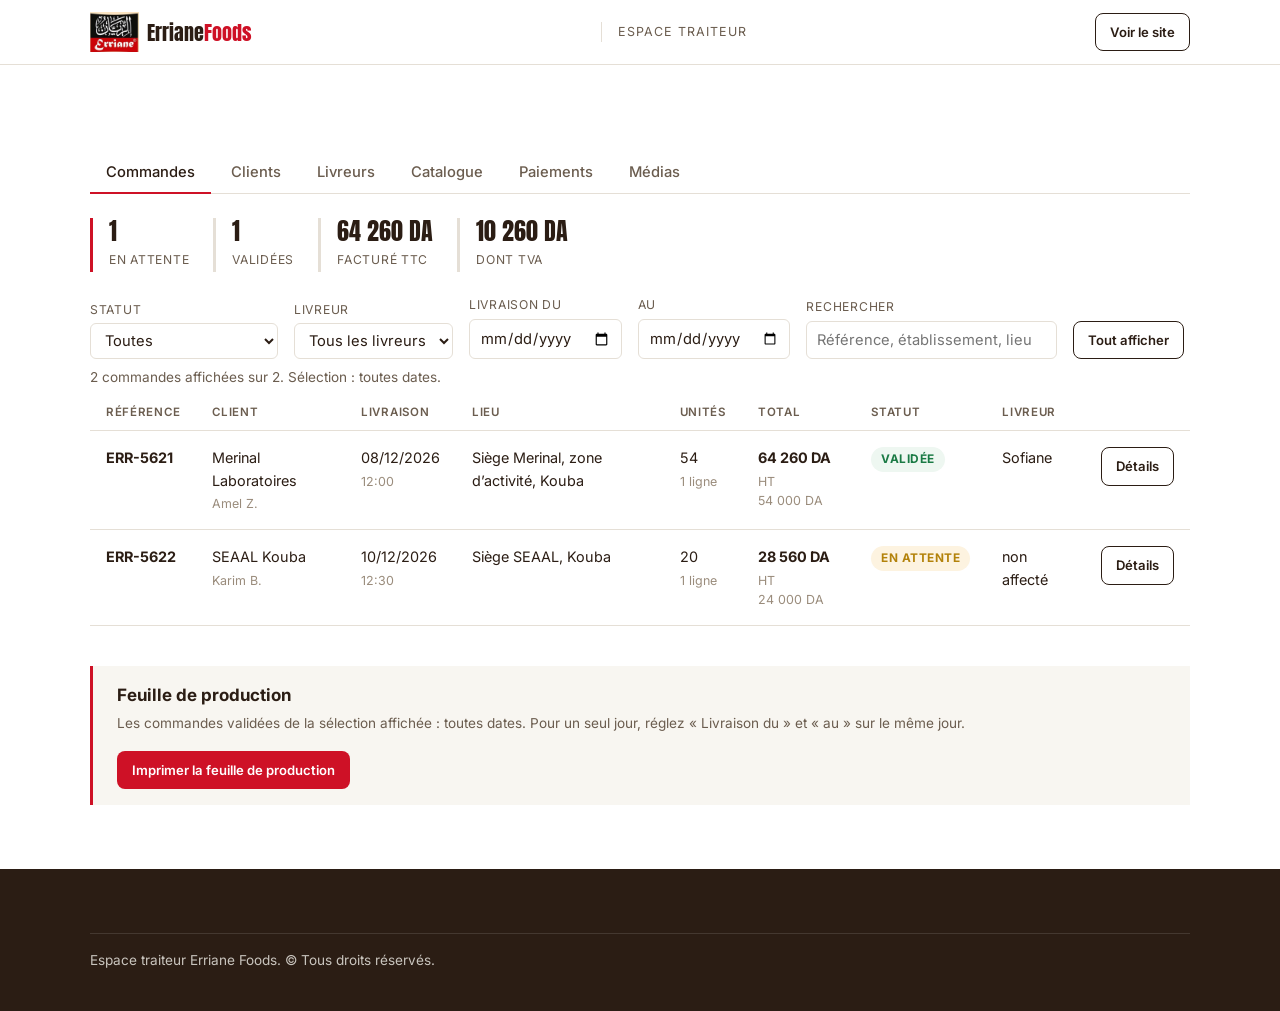
==== admin/index.html @ cb4e6e2a "Site Erriane Foods : version recettée du 9 novembre 2026, démonstration pré-remplie" ====
<!DOCTYPE html>
<html lang="fr">
<head>
<meta charset="UTF-8">
<meta name="viewport" content="width=device-width, initial-scale=1.0">
<title>Espace traiteur · Erriane Foods</title>
<meta name="description" content="Suivi des commandes Erriane Foods.">
<meta name="robots" content="noindex">
<link rel="icon" type="image/png" href="../img/logo-erriane.png">
<link rel="preconnect" href="https://fonts.googleapis.com">
<link rel="preconnect" href="https://fonts.gstatic.com" crossorigin>
<link href="https://fonts.googleapis.com/css2?family=Anton&family=Inter:wght@400;500;600;700&display=swap" rel="stylesheet">
<link rel="stylesheet" href="../css/tokens.css">
<link rel="stylesheet" href="../css/base.css">
<link rel="stylesheet" href="../css/site.css">
<link rel="stylesheet" href="../css/boutique.css">
<link rel="stylesheet" href="../css/admin.css">
</head>
<body data-espace="admin">

<!-- EN-TÊTE

     Cette page n'est pas encore protégée par un mot de passe : elle vit à
     l'adresse /admin/, elle n'est liée depuis aucune page du site et elle
     demande aux moteurs de recherche de ne pas l'indexer. Le vrai compte du
     traiteur, avec email et mot de passe, arrivera avec la base de données.
     Les données lues ici sont celles du navigateur, comme partout sur ce site. -->
<header class="entete">
  <div class="entete__barre contenu">
    <a href="../index.html" class="entete__marque">
      <img src="../img/logo-erriane.png" alt="Erriane Foods">
      <span>Erriane<span style="color:var(--couleur-accent)">Foods</span></span>
    </a>
    <span class="adm-espace">Espace traiteur</span>
    <div class="entete__actions">
      <a class="bouton bouton--secondaire bouton--petit" href="../index.html">Voir le site</a>
    </div>
  </div>
</header>

<section class="section">
  <div class="contenu">

    <div class="adm-onglets" role="tablist">
      <button type="button" class="adm-onglet on" data-onglet="commandes" onclick="ongletAdmin('commandes')">Commandes</button>
      <button type="button" class="adm-onglet" data-onglet="clients" onclick="ongletAdmin('clients')">Clients</button>
      <button type="button" class="adm-onglet" data-onglet="livreurs" onclick="ongletAdmin('livreurs')">Livreurs</button>
      <button type="button" class="adm-onglet" data-onglet="catalogue" onclick="ongletAdmin('catalogue')">Catalogue</button>
      <button type="button" class="adm-onglet" data-onglet="paiements" onclick="ongletAdmin('paiements')">Paiements</button>
      <button type="button" class="adm-onglet" data-onglet="medias" onclick="ongletAdmin('medias')">Médias</button>
    </div>

    <!-- ============ COMMANDES ============
         La liste, les filtres, et l'impression de la feuille de production.
         La feuille suit la sélection : elle ne garde que les commandes
         validées de ce qui est affiché. -->
    <div class="adm-panneau" id="panneau-commandes">

      <div class="adm-chiffres no-print" id="adm-chiffres"></div>

      <div class="adm-filtres no-print">
        <div>
          <label for="f-statut">Statut</label>
          <select id="f-statut" onchange="majFiltre('fStatut', this.value)">
            <option value="tous">Toutes</option>
            <option value="attente">En attente</option>
            <option value="confirmee">Validées</option>
            <option value="reportee">Autre date proposée</option>
            <option value="annulee">Annulées</option>
          </select>
        </div>
        <div>
          <label for="f-livreur">Livreur</label>
          <!-- La liste des noms est écrite par le script (voir
               remplirFiltreLivreurs, admin-commandes.js) : elle suit ce que le
               traiteur inscrit dans l'onglet Livreurs. -->
          <select id="f-livreur" onchange="majFiltre('fLivreur', this.value)"></select>
        </div>
        <div>
          <label for="f-du">Livraison du</label>
          <input type="date" id="f-du" onchange="majFiltre('du', this.value)">
        </div>
        <div>
          <label for="f-au">au</label>
          <input type="date" id="f-au" onchange="majFiltre('au', this.value)">
        </div>
        <div>
          <label for="f-q">Rechercher</label>
          <input type="search" id="f-q" placeholder="Référence, établissement, lieu" oninput="majFiltre('q', this.value)">
        </div>
        <button type="button" class="bouton bouton--secondaire bouton--petit" onclick="viderFiltres()">Tout afficher</button>
      </div>

      <p class="adm-compte no-print" id="adm-compte"></p>

      <div class="no-print" id="adm-liste"></div>

      <div class="adm-impression no-print">
        <div>
          <b>Feuille de production</b>
          <span>Les commandes validées de la sélection affichée : <span id="feuille-resume"></span>.
          Pour un seul jour, réglez « Livraison du » et « au » sur le même jour.</span>
        </div>
        <button type="button" class="bouton bouton--accent bouton--petit" onclick="imprimer('feuille')">Imprimer la feuille de production</button>
      </div>

      <div class="feuille-print" id="feuille-print">
        <div class="feuille" id="feuille-corps"></div>
      </div>
    </div>

    <!-- ============ CLIENTS ============
         Les comptes clients. Beaucoup de clients d'Erriane commandent par
         téléphone : le traiteur inscrit le compte lui-même, puis pose la
         commande. Elle a la forme de celles du site, donc elle se retrouve dans
         l'espace du client, et se traite comme les autres dans l'onglet
         Commandes. -->
    <div class="adm-panneau" id="panneau-clients" hidden>

      <div class="adm-impression no-print">
        <div>
          <b>Les comptes clients</b>
          <span id="cli-compte"></span>
        </div>
        <button type="button" class="bouton bouton--accent bouton--petit" onclick="nouvelleCommande('')">Nouvelle commande</button>
      </div>

      <h2 class="adm-titre">Inscrire un client</h2>
      <div class="adm-filtres">
        <div>
          <label for="cli-etab">Établissement ou société</label>
          <input type="text" id="cli-etab" placeholder="Merinal Laboratoires">
        </div>
        <div>
          <label for="cli-nom">Nom du contact</label>
          <input type="text" id="cli-nom" placeholder="Amel Z.">
        </div>
        <div>
          <label for="cli-tel">Téléphone</label>
          <input type="tel" id="cli-tel" placeholder="0550 11 22 33">
        </div>
        <div>
          <label for="cli-email">Email</label>
          <input type="email" id="cli-email" placeholder="vous@exemple.dz">
        </div>
        <button type="button" class="bouton bouton--accent bouton--petit" onclick="ajouterClient()">Inscrire ce client</button>
      </div>
      <p class="msg-err" id="cli-err">Vérifiez l'établissement, le nom, le téléphone et l'email.</p>
      <p class="adm-aide">L'email identifie le client : s'il est déjà inscrit, sa fiche se met à jour
      au lieu d'apparaître deux fois. Le client n'a rien à faire de son côté.</p>

      <h2 class="adm-titre">Les clients</h2>
      <div id="cli-liste"></div>
    </div>

    <!-- ============ LIVREURS ============
         Les noms se remplissent tout seuls quand le traiteur affecte un livreur
         à une commande. Ici il les tient : inscrire, corriger, retirer, et voir
         ce que chacun a à livrer. La première ligne du tableau est celle qui
         compte : les commandes validées que personne n'a prises. -->
    <div class="adm-panneau" id="panneau-livreurs" hidden>

      <div class="adm-impression no-print">
        <div>
          <b>Les livreurs</b>
          <span id="liv-compte"></span>
        </div>
        <button type="button" class="bouton bouton--secondaire bouton--petit"
          onclick="voirTournee('__aucun', 'Commandes sans livreur')">Voir ce qui reste à affecter</button>
      </div>

      <h2 class="adm-titre">Inscrire un livreur</h2>
      <div class="adm-filtres">
        <div>
          <label for="liv-nouveau">Nom du livreur</label>
          <input type="text" id="liv-nouveau" placeholder="Sofiane" onkeydown="if(event.key==='Enter')ajouterLivreurALaListe()">
        </div>
        <button type="button" class="bouton bouton--accent bouton--petit" onclick="ajouterLivreurALaListe()">Inscrire ce livreur</button>
      </div>
      <p class="msg-err" id="liv-err">Écrivez un nom.</p>
      <p class="adm-aide">Un nom s'inscrit aussi tout seul quand vous affectez un livreur depuis la
      fiche d'une commande. Corriger un nom ici le corrige sur ses commandes. Retirer un nom ne
      touche pas aux commandes déjà affectées : elles gardent son nom écrit dessus.</p>

      <h2 class="adm-titre">Ce qu'ils ont à livrer</h2>
      <div id="liv-liste"></div>
    </div>

    <!-- ============ CATALOGUE ============
         Les plats et les coffrets du site, que le traiteur tient lui-même :
         ajouter, modifier, changer le prix, mettre une photo, monter ou
         descendre dans la liste, cacher. Ce qu'il change ici s'empile sur le
         catalogue écrit dans js/data.js et se garde dans son navigateur. -->
    <div class="adm-panneau" id="panneau-catalogue" hidden>

      <div class="adm-impression no-print">
        <div>
          <b>Ce que le traiteur a changé</b>
          <span id="cat-resume">Le catalogue du site vient du code. Tout ce que vous
          modifiez ici s'ajoute par-dessus, et se garde dans ce navigateur.</span>
        </div>
        <button type="button" class="bouton bouton--secondaire bouton--petit" onclick="reinitialiserCatalogue()">Revenir au catalogue du site</button>
      </div>

      <h2 class="adm-titre">Ajouter un plat ou un coffret</h2>
      <div class="adm-filtres">
        <div>
          <label for="cat-nom">Nom</label>
          <input type="text" id="cat-nom" placeholder="Coffret VIP viande">
        </div>
        <div>
          <label for="cat-prix">Prix hors taxes (DA)</label>
          <input type="number" id="cat-prix" min="0" step="50" placeholder="Laissez vide pour sur demande">
        </div>
        <div>
          <label for="cat-cat">Rubrique</label>
          <!-- Les quatre rubriques sont écrites par le script, dans
               admin-catalogue.js : elles doivent rester les quatre sections de
               la page Entreprises, sinon le coffret ne s'affiche nulle part. -->
          <select id="cat-cat"></select>
        </div>
        <button type="button" class="bouton bouton--accent bouton--petit" onclick="ajouterCoffret()">Ajouter</button>
      </div>
      <p class="msg-err" id="cat-err">Un nom suffit. Le prix peut rester vide : le coffret passe sur demande.</p>

      <h2 class="adm-titre">Les plats du site</h2>
      <div id="cat-liste"></div>
    </div>

    <!-- ============ MEDIAS ============
         Les deux bandes qui passent une video ou une photo sur le site : celle
         du haut de la page Entreprises et celle qui defile sur le cote. Le
         traiteur choisit parmi les fichiers deposes dans img/media/. -->
    <div class="adm-panneau" id="panneau-medias" hidden>

      <h2 class="adm-titre">La bande du haut</h2>
      <p class="adm-aide">Une vidéo courte et légère, silencieuse, qui tourne en boucle
      en haut de la page Entreprises. Sans vidéo choisie, la bande montre la photo.</p>
      <div id="med-haut"></div>

      <h2 class="adm-titre">La bande latérale</h2>
      <p class="adm-aide">Pour une vidéo ou une photo d'un événement ou d'une promotion.
      Elle reste visible pendant que le client descend la page.</p>
      <div id="med-cote"></div>

      <div class="adm-impression no-print">
        <div>
          <b>Où déposer les fichiers</b>
          <span>Dans <code>img/media/</code>, sur le site. Les vidéos en mp4 ou webm,
          les images en jpg. Elles apparaissent ici dès que la page est rechargée.
          Le traiteur les choisit lui-même, il n'a rien à téléverser.</span>
        </div>
      </div>
    </div>

    <!-- ============ PAIEMENTS ============
         Ce qui est rentré, ce qui reste dû, et l'historique. -->
    <div class="adm-panneau" id="panneau-paiements" hidden>

      <!-- L'argent qui dort, en une ligne : la mecanique du site. Rouge tant
           qu'il reste de l'argent du, vert quand tout est encaisse. -->
      <div class="adm-solde-bande" id="pay-solde-bande"></div>

      <h2 class="adm-titre">Enregistrer un versement</h2>
      <div class="adm-filtres">
        <div>
          <label for="pay-email">Client</label>
          <select id="pay-email" onchange="remplirMontant()"></select>
        </div>
        <div>
          <label for="pay-montant">Montant versé (DA)</label>
          <input type="number" id="pay-montant" min="0" step="50" placeholder="0">
        </div>
        <div>
          <label for="pay-type">Type de paiement</label>
          <select id="pay-type" onchange="majTypePaiement()">
            <option>Espèces</option>
            <option>Chèque</option>
            <option>Virement</option>
          </select>
        </div>
        <div id="pay-num-bloc" hidden>
          <label for="pay-num">Numéro du chèque</label>
          <input type="text" id="pay-num" placeholder="0000000">
        </div>
        <div>
          <label for="pay-date">Date</label>
          <input type="date" id="pay-date">
        </div>
        <div>
          <label for="pay-statut">Statut</label>
          <select id="pay-statut">
            <option value="enc">Encaissé</option>
            <option value="att">En attente d'encaissement (chèque, virement)</option>
          </select>
        </div>
        <button type="button" class="bouton bouton--accent bouton--petit" onclick="ajouterVersement()">Ajouter le versement</button>
      </div>
      <p class="msg-err" id="pay-err">Choisissez un client et un montant supérieur à zéro.</p>
      <p class="adm-aide">Le montant se propose au solde du client : vous pouvez le remplacer. Un versement en attente
      d'encaissement ne réduit pas le solde tant qu'il n'est pas encaissé. Un particulier règle à la livraison, il n'a
      donc pas de solde suivi ici.</p>

      <h2 class="adm-titre">Balance par client (TTC)</h2>
      <div id="pay-balance"></div>

      <h2 class="adm-titre">Historique des versements</h2>
      <div id="pay-historique"></div>
    </div>

  </div>
</section>

<footer class="pied">
  <div class="contenu">
    <div class="pied__credits">Espace traiteur Erriane Foods. &copy; Tous droits réservés.</div>
  </div>
</footer>

<script src="../js/amorce.js?v=20261109a"></script>
<script src="../js/data.js?v=20261109a"></script>
<script src="../js/media.js?v=20261109a"></script>
<script src="../js/ui.js?v=20261109a"></script>
<script src="../js/admin.js?v=20261109a"></script>
<script src="../js/admin-commandes.js?v=20261109a"></script>
<script src="../js/admin-clients.js?v=20261109a"></script>
<script src="../js/admin-livreurs.js?v=20261109a"></script>
<script src="../js/admin-catalogue.js?v=20261109a"></script>
<script src="../js/admin-paiements.js?v=20261109a"></script>
<script src="../js/admin-medias.js?v=20261109a"></script>
</body>
</html>
---- css/tokens.css ----
/* Tokens Erriane Foods — Site de production
   Fond blanc sobre, professionnel. Couleurs de la marque Erriane. */

:root {
  /* Couleurs */
  --couleur-principale: #2B1D14;     /* encre, titres, texte principal */
  --couleur-accent: #CE1126;         /* rouge Erriane, boutons d'action */
  --couleur-accent-hover: #A50D1E;   /* rouge assombri au survol */
  --couleur-accent-texte: #ffffff;   /* texte sur bouton accent */
  --couleur-fond: #ffffff;           /* fond de page — blanc sobre */
  --couleur-fond-2: #F8F6F1;         /* fond des sections alternées */
  --couleur-fond-3: #FEF9F3;         /* fond très clair, cards */
  --couleur-texte: #2B1D14;
  --couleur-texte-2: #6B5D4F;        /* texte secondaire */
  --couleur-texte-3: #9A8C7C;        /* texte muted */
  --couleur-bordure: #E5DFD6;        /* bordures subtiles */
  --couleur-ligne: rgba(43,29,20,.12);
  --couleur-ok: #1a7a44;
  --couleur-alerte: #b3820a;
  --couleur-whatsapp: #25D366;

  /* Typographie (Google Fonts) */
  --police-titres: "Anton", "Impact", sans-serif;
  --police-texte: "Inter", system-ui, Arial, sans-serif;

  /* Formes — coins peu arrondis, sobre */
  --rayon: 6px;
  --rayon-bouton: 8px;
  --rayon-carte: 12px;
  --ombre: 0 1px 3px rgba(0,0,0,.06);
  --ombre-card: 0 2px 8px rgba(0,0,0,.06);

  /* Espacements */
  --espace-1: 4px;
  --espace-2: 8px;
  --espace-3: 16px;
  --espace-4: 24px;
  --espace-5: 40px;
  --espace-6: 64px;

  /* Largeur de contenu */
  --largeur-max: 1100px;
}
---- css/base.css ----
/* Base commune à tous les sites Fennec Web.
   Ne pas modifier dans un site client : une correction se fait ici, dans le gabarit,
   puis se recopie. Les styles propres au client vont dans site.css. */

/* ---------- Remise à zéro ---------- */
*, *::before, *::after { box-sizing: border-box; }
html { -webkit-text-size-adjust: 100%; scroll-behavior: smooth; }
body {
  margin: 0;
  font-family: var(--police-texte);
  font-size: 17px;
  line-height: 1.55;
  color: var(--couleur-texte);
  background: var(--couleur-fond);
}
img, svg, video { max-width: 100%; display: block; }
h1, h2, h3, h4 { font-family: var(--police-titres); line-height: 1.15; margin: 0 0 var(--espace-3); color: var(--couleur-principale); }
h1 { font-size: clamp(1.9rem, 5vw, 3rem); }
h2 { font-size: clamp(1.5rem, 3.5vw, 2.1rem); }
h3 { font-size: 1.2rem; }
p { margin: 0 0 var(--espace-3); }
a { color: var(--couleur-accent); text-decoration-thickness: 1px; text-underline-offset: 3px; }
button, input, select, textarea { font: inherit; color: inherit; }
:focus-visible { outline: 3px solid var(--couleur-accent); outline-offset: 2px; }
.visuellement-cache { position: absolute; width: 1px; height: 1px; overflow: hidden; clip: rect(0 0 0 0); white-space: nowrap; }

/* ---------- Mise en page ---------- */
.contenu { width: min(100% - 2 * var(--espace-3), var(--largeur-max)); margin-inline: auto; }
.section { padding-block: var(--espace-5); }
.section--alt { background: var(--couleur-fond-2); }
.grille { display: grid; gap: var(--espace-4); }
@media (min-width: 720px) {
  .grille--2 { grid-template-columns: 1fr 1fr; }
  .grille--3 { grid-template-columns: repeat(3, 1fr); }
  .section { padding-block: var(--espace-6); }
}
.surtitre { font-size: .85rem; letter-spacing: .06em; text-transform: uppercase; color: var(--couleur-texte-2); margin-bottom: var(--espace-2); }

/* ---------- En-tête ---------- */
.entete { background: var(--couleur-fond); border-bottom: 1px solid var(--couleur-bordure); position: sticky; top: 0; z-index: 20; }
.entete__barre { display: flex; align-items: center; justify-content: space-between; gap: var(--espace-3); min-height: 64px; }
.entete__marque { display: flex; align-items: center; gap: var(--espace-2); font-family: var(--police-titres); font-size: 1.25rem; color: var(--couleur-principale); text-decoration: none; }
.entete__marque img { height: 40px; width: auto; }
.nav { display: none; }
.nav a { color: var(--couleur-texte); text-decoration: none; padding: var(--espace-2) var(--espace-3); }
.nav a:hover, .nav a[aria-current="page"] { color: var(--couleur-accent); }
.entete__menu-bouton { display: inline-flex; align-items: center; gap: var(--espace-2); background: none; border: 1px solid var(--couleur-bordure); border-radius: var(--rayon-bouton); padding: var(--espace-2) var(--espace-3); cursor: pointer; }
.entete[data-ouvert="true"] .entete__barre { flex-wrap: wrap; }
.entete[data-ouvert="true"] .nav { display: flex; flex-direction: column; flex-basis: 100%; order: 3; border-top: 1px solid var(--couleur-bordure); padding-block: var(--espace-2) var(--espace-3); }
@media (min-width: 900px) {
  .nav { display: flex; gap: var(--espace-2); }
  .entete__menu-bouton { display: none; }
}

/* ---------- Boutons ---------- */
.bouton { display: inline-flex; align-items: center; justify-content: center; gap: var(--espace-2); padding: 12px 20px; border-radius: var(--rayon-bouton); border: 1px solid transparent; font-weight: 600; text-decoration: none; cursor: pointer; min-height: 44px; }
.bouton--accent { background: var(--couleur-accent); color: var(--couleur-accent-texte); }
.bouton--accent:hover { filter: brightness(.94); }
.bouton--secondaire { background: transparent; color: var(--couleur-principale); border-color: var(--couleur-principale); }
.bouton--whatsapp { background: var(--couleur-whatsapp); color: #fff; }
.bouton--whatsapp svg { width: 20px; height: 20px; fill: currentColor; }
.bouton--large { width: 100%; }
.bouton:disabled { opacity: .5; cursor: not-allowed; }

/* ---------- Hero ---------- */
.hero { padding-block: var(--espace-5); }
.hero__texte p { font-size: 1.1rem; color: var(--couleur-texte-2); max-width: 36ch; }
.hero__actions { display: flex; flex-wrap: wrap; gap: var(--espace-3); margin-top: var(--espace-4); }
.hero__image img { width: 100%; height: 100%; object-fit: cover; border-radius: var(--rayon); }
@media (min-width: 720px) { .hero .grille--2 { align-items: center; } }

/* ---------- Cartes ---------- */
.carte { background: #fff; border: 1px solid var(--couleur-bordure); border-radius: var(--rayon); overflow: hidden; box-shadow: var(--ombre); display: flex; flex-direction: column; }
.carte img { aspect-ratio: 4 / 3; object-fit: cover; }
.carte__corps { padding: var(--espace-3); display: flex; flex-direction: column; gap: var(--espace-2); flex: 1; }
.carte__prix { font-weight: 700; color: var(--couleur-principale); margin-top: auto; }
.carte__prix small { font-weight: 400; color: var(--couleur-texte-2); }

/* ---------- Infos pratiques ---------- */
.infos { display: grid; gap: var(--espace-3); }
.infos dt { font-weight: 600; }
.infos dd { margin: 0 0 var(--espace-2); color: var(--couleur-texte-2); }
@media (min-width: 720px) { .infos { grid-template-columns: repeat(3, 1fr); } }

/* ---------- Formulaire à étapes ---------- */
.formulaire { background: #fff; border: 1px solid var(--couleur-bordure); border-radius: var(--rayon); padding: var(--espace-4); max-width: 560px; }
.formulaire__etapes { display: flex; gap: var(--espace-2); margin-bottom: var(--espace-4); font-size: .9rem; color: var(--couleur-texte-2); }
.formulaire__etapes span { flex: 1; padding-bottom: var(--espace-2); border-bottom: 3px solid var(--couleur-bordure); }
.formulaire__etapes span[aria-current="step"] { border-color: var(--couleur-accent); color: var(--couleur-principale); font-weight: 600; }
.etape { display: none; }
.etape[data-active="true"] { display: block; }
.champ { display: flex; flex-direction: column; gap: var(--espace-1); margin-bottom: var(--espace-3); }
.champ label { font-weight: 600; }
.champ input, .champ select, .champ textarea { padding: 12px; border: 1px solid var(--couleur-bordure); border-radius: var(--rayon); background: #fff; min-height: 44px; }
.champ input:invalid:not(:placeholder-shown) { border-color: var(--couleur-alerte); }
.champ--case { flex-direction: row; flex-wrap: wrap; align-items: flex-start; gap: var(--espace-2); }
.champ--case input { min-height: 0; margin-top: 4px; }
.champ--case label { flex: 1; font-weight: 400; }
.champ--case .champ__erreur { flex-basis: 100%; }
.champ__aide { font-size: .9rem; color: var(--couleur-texte-2); }
.champ__erreur { font-size: .9rem; color: var(--couleur-alerte); display: none; }
.champ[data-erreur="true"] .champ__erreur { display: block; }
.formulaire__actions { display: flex; justify-content: space-between; gap: var(--espace-3); margin-top: var(--espace-4); }
.rappel { display: flex; justify-content: space-between; align-items: center; gap: var(--espace-3); background: var(--couleur-fond-2); border-radius: var(--rayon); padding: var(--espace-2) var(--espace-3); margin-bottom: var(--espace-3); font-size: .95rem; }
.rappel button { background: none; border: 0; color: var(--couleur-accent); text-decoration: underline; cursor: pointer; padding: 0; }
.formulaire__whatsapp { margin-top: var(--espace-3); font-size: .95rem; color: var(--couleur-texte-2); text-align: left; }

/* ---------- Bandeau DÉMO ---------- */
.demo { background: var(--couleur-alerte); color: #fff; text-align: center; font-weight: 700; letter-spacing: .08em; padding: var(--espace-2); font-size: .9rem; }

/* ---------- Messages ---------- */
.message { padding: var(--espace-3); border-radius: var(--rayon); border: 1px solid; }
.message--ok { border-color: var(--couleur-ok); color: var(--couleur-ok); background: #f0f8f3; }
.message--alerte { border-color: var(--couleur-alerte); color: var(--couleur-alerte); background: #fbf1f0; }

/* ---------- Pied de page ---------- */
.pied { background: var(--couleur-principale); color: #f1efe9; padding-block: var(--espace-5); font-size: .95rem; }
.pied a { color: #fff; }
.pied__colonnes { display: grid; gap: var(--espace-4); }
.pied__credits { margin-top: var(--espace-4); padding-top: var(--espace-3); border-top: 1px solid rgba(255, 255, 255, .15); font-size: .85rem; opacity: .8; }
@media (min-width: 720px) { .pied__colonnes { grid-template-columns: repeat(3, 1fr); } }

/* ---------- WhatsApp flottant (mobile) ---------- */
.whatsapp-flottant { position: fixed; right: var(--espace-3); bottom: var(--espace-3); z-index: 30; width: 56px; height: 56px; border-radius: 50%; background: var(--couleur-whatsapp); display: grid; place-items: center; box-shadow: 0 4px 12px rgba(0, 0, 0, .2); }
.whatsapp-flottant svg { width: 30px; height: 30px; fill: #fff; }
@media (min-width: 900px) { .whatsapp-flottant { display: none; } }
---- css/site.css ----
/* Site Erriane Foods — styles spécifiques */

/* ===== ACCUEIL : LE HERO TRAVERSÉ PAR LA DIAGONALE =====
   Un seul bloc plein écran. Un panneau sombre occupe la gauche, découpé en
   biais : sa frontière descend du haut de la page vers le bas. Le titre, la
   description et les deux espaces se répartissent de part et d'autre de
   cette même ligne.

   Les pourcentages du clip-path et les largeurs max vont ensemble : si on
   redresse ou on penche la diagonale, il faut reprendre les deux.

   La hauteur est plafonnee a 660px. Sans ce plafond, le hero s'etire a la
   hauteur de la fenetre et le space-between creuse un grand vide entre le
   titre et les deux espaces. Le plafond garde la diagonale telle quelle et
   laisse apparaitre le debut des services. Regle a changer aux deux endroits :
   ici et sur .accueil-heros__interieur. */
.accueil-heros {
  position: relative;
  min-height: min(calc(100vh - 64px), 660px);
  overflow: hidden;
  background: var(--couleur-fond-2);
}
.accueil-heros__fond {
  position: absolute;
  inset: 0;
  background: var(--couleur-principale);
  clip-path: polygon(0 0, 62% 0, 46% 100%, 0 100%);
}
.accueil-heros__interieur {
  position: relative;
  min-height: min(calc(100vh - 64px), 660px);
  display: flex;
  flex-direction: column;
  justify-content: space-between;
  gap: var(--espace-6);
  padding-block: var(--espace-6);
}

/* --- Le titre et la description, sur la partie sombre --- */
.accueil-intro { max-width: 52%; }
.accueil-intro h1 {
  font-size: clamp(2rem, 4.2vw, 3.2rem);
  max-width: 22ch;
  margin-bottom: var(--espace-3);
  color: #fff;
}
.accueil-intro p {
  font-size: 1.02rem;
  color: rgba(255, 255, 255, .72);
  max-width: 46ch;
  margin: 0;
}

/* --- Les deux espaces, de part et d'autre de la diagonale --- */
.accueil-choix {
  display: flex;
  flex-wrap: wrap;
  justify-content: space-between;
  gap: var(--espace-4);
}
.accueil-choix__bloc {
  display: block;
  max-width: min(330px, 30%);
  text-decoration: none;
}
.accueil-choix__bloc--entreprise { color: #fff; }
.accueil-choix__bloc--particulier { color: var(--couleur-texte); }

.accueil-choix__label {
  font-size: .78rem;
  letter-spacing: .1em;
  text-transform: uppercase;
  opacity: .6;
  margin-bottom: var(--espace-2);
}
.accueil-choix__titre {
  font-size: clamp(1.7rem, 3vw, 2.4rem);
  margin-bottom: var(--espace-3);
}
.accueil-choix__bloc--entreprise .accueil-choix__titre { color: #fff; }
.accueil-choix__bloc--particulier .accueil-choix__titre { color: var(--couleur-principale); }
.accueil-choix__texte {
  font-size: .96rem;
  margin-bottom: var(--espace-4);
}
.accueil-choix__bloc--entreprise .accueil-choix__texte { color: rgba(255, 255, 255, .72); }
.accueil-choix__bloc--particulier .accueil-choix__texte { color: var(--couleur-texte-2); }

/* ===== LES BANDES DE FOND, COUPÉES EN BIAIS =====
   Même motif que la diagonale du hero, en beaucoup plus doux : la pente
   reste faible pour que les paragraphes ne soient jamais coupés en deux. */
.section--alt {
  position: relative;
  background: none;
}
.section--alt::before {
  content: '';
  position: absolute;
  inset: 0;
  background: var(--couleur-fond-2);
  clip-path: polygon(
    0 clamp(20px, 4vw, 56px),
    100% 0,
    100% calc(100% - clamp(20px, 4vw, 56px)),
    0 100%
  );
}
.section--alt > .contenu { position: relative; }

@media (max-width: 860px) {
  /* Sur téléphone, une diagonale traversante mange le texte. On garde le
     motif, mais chaque espace porte son propre fond. */
  .accueil-heros { min-height: 0; background: var(--couleur-fond); }
  .accueil-heros__fond { display: none; }
  .accueil-heros__interieur { min-height: 0; }
  .accueil-intro { max-width: none; }
  .accueil-intro h1 { color: var(--couleur-principale); }
  .accueil-intro p { color: var(--couleur-texte-2); }

  .accueil-choix { flex-direction: column; gap: var(--espace-5); }
  .accueil-choix__bloc {
    max-width: none;
    margin-inline: calc(-1 * var(--espace-3));
    padding: var(--espace-5) var(--espace-3);
  }
  .accueil-choix__bloc--entreprise {
    background: var(--couleur-principale);
    clip-path: polygon(0 0, 100% 0, 100% 94%, 0 100%);
  }
  .accueil-choix__bloc--particulier { background: var(--couleur-fond-2); }
}

/* ===== SECTION SERVICES ===== */
.services-grid {
  display: grid;
  gap: var(--espace-4);
}
@media (min-width: 720px) {
  .services-grid { grid-template-columns: repeat(3, 1fr); }
}
.service-card {
  text-align: center;
  padding: var(--espace-4);
}
.service-card__icon {
  width: 48px;
  height: 48px;
  margin: 0 auto var(--espace-3);
  color: var(--couleur-accent);
}
.service-card h3 {
  font-size: 1.1rem;
  margin-bottom: var(--espace-2);
}
.service-card p {
  font-size: .9rem;
  color: var(--couleur-texte-2);
}

/* ===== L'accueil entreprise : les quatre services =====
   Depuis le 27 octobre 2026, la page Entreprises présente les quatre services
   et le catalogue vit sur « Nos coffrets ». Chaque service est une ligne, pas
   une carte : on lit ce que c'est, puis on ouvre ce qui le concerne. Aligné à
   gauche et sans symétrie, comme le reste du site. */
.services-liste {
  display: grid;
  gap: var(--espace-3);
  margin-top: var(--espace-5);
}
.service-ligne {
  display: grid;
  gap: var(--espace-2);
  padding: var(--espace-4);
  background: #fff;
  border: 1px solid var(--couleur-bordure);
  border-radius: var(--rayon-carte);
}
.service-ligne__icon {
  width: 36px;
  height: 36px;
  color: var(--couleur-accent);
}
.service-ligne h3 {
  font-size: 1.15rem;
  margin-bottom: var(--espace-1);
}
.service-ligne p {
  margin: 0;
  font-size: .92rem;
  color: var(--couleur-texte-2);
  max-width: 58ch;
}
@media (min-width: 760px) {
  .service-ligne {
    grid-template-columns: 36px 1fr auto;
    align-items: center;
    gap: var(--espace-4);
  }
  .service-ligne__lien { justify-self: end; }
}

/* La barre de rubriques du catalogue, en liens : elle mène aux sections de la
   page. Même forme que les pastilles de la carte des particuliers. */
a.puce {
  display: inline-block;
  text-decoration: none;
  line-height: 1.2;
}

/* ===== PARTENAIRES ===== */
/* Mur des partenaires. Les 32 logos viennent de la brochure du client et n'ont pas
   du tout le même format : un carré et un très large n'ont pas le même poids à l'oeil.
   D'où une grille de cases identiques, et chaque logo ajusté à l'intérieur. */
.partenaires-logos {
  display: grid;
  grid-template-columns: repeat(auto-fill, minmax(120px, 1fr));
  gap: var(--espace-2);
  margin-top: var(--espace-4);
}
.partenaires-logos img {
  width: 100%;
  height: 86px;
  padding: 12px;
  object-fit: contain;
  background: var(--couleur-fond);
  border: 1px solid var(--couleur-bordure);
}
@media (max-width: 640px) {
  .partenaires-logos { grid-template-columns: repeat(3, 1fr); }
  .partenaires-logos img { height: 68px; padding: 8px; }
}

/* ===== COFFRETS (espace entreprises) ===== */
.page-hero {
  position: relative;
  overflow: hidden;
  background: var(--couleur-principale);
  color: var(--couleur-fond);
  padding: var(--espace-6) 0;
}
.page-hero h1 {
  color: var(--couleur-fond);
  margin-bottom: var(--espace-2);
}
.page-hero p {
  color: rgba(255,255,255,.75);
  max-width: 48ch;
}

/* ---------- Les bandes ----------
   Deux endroits que le traiteur remplit depuis son espace, onglet Médias : le
   haut de la page Entreprises et une bande sur le côté. Sans média choisi, le
   conteneur reste caché et les pages sont exactement comme avant. */

/* La bande du haut se pose derrière le titre, avec un voile sombre par-dessus :
   le titre doit rester lisible quelle que soit la photo. */
.hero-bande {
  position: absolute;
  inset: 0;
  z-index: 0;
}
.hero-bande[hidden] { display: none; }
.hero-bande img,
.hero-bande video {
  display: block;
  width: 100%;
  height: 100%;
  object-fit: cover;
}
.hero-bande::after {
  content: "";
  position: absolute;
  inset: 0;
  background: rgba(43, 29, 20, .68);
}
.page-hero .contenu {
  position: relative;
  z-index: 1;
}

/* La bande latérale se pose à gauche, à mi-hauteur, tant que l'écran est assez
   large et assez haut pour l'accueillir. Le compte en largeur : la bande fait
   230 px plus 24 px de marge, donc 254 px, et la colonne de texte commence à
   (largeur - 1100) / 2 ; il faut donc 1 608 px. Le compte en hauteur : la vidéo
   verticale fait 409 px, la phrase soixante de plus, donc environ 470 px qui ne
   doivent pas sortir de l'écran. En dessous de l'une ou de l'autre, la bande ne
   s'affiche pas du tout : sur un téléphone il n'y a pas de marge latérale, et
   une vidéo de 230 px de large n'aurait rien à y faire. Le bouton WhatsApp
   occupe le coin droit, d'où la gauche. */
.bande-cote {
  position: fixed;
  left: var(--espace-4);
  top: 50%;
  transform: translateY(-50%);
  z-index: 20;
  /* Sa largeur est celle de la marge blanche, pas une largeur décidée d'avance
     (Massyl, 2 octobre 2026 : « elle s'adaptera à la bande blanche à gauche »).
     La colonne de texte fait 1100 px et se centre, la barre de défilement de
     Windows en prend une quinzaine : la marge vaut donc (100vw - 1120) / 2. On
     en retire la marge de la bande et un peu d'air, et on plafonne à 230 px.
     Résultat mesuré : 230 px sur un 1920, 172 sur un 1536, 124 sur un 1440,
     115 sur un 1421, 87 sur un 1366. */
  width: clamp(86px, calc((100vw - 1120px) / 2 - 36px), 230px);
  background: #fff;
  border: 1px solid var(--couleur-bordure);
  box-shadow: var(--ombre-card);
  /* Elle attend que la bande du haut ait quitté l'écran (voir bandes.js) :
     sans ça, les deux vidéos se recouvriraient en haut de la page. */
  opacity: 0;
  visibility: hidden;
  transition: opacity .18s linear;
}
.bande-cote--posee { opacity: 1; visibility: visible; }
@media (prefers-reduced-motion: reduce) {
  .bande-cote { transition: none; }
}
.bande-cote[hidden] { display: none; }
.bande-cote__media img,
.bande-cote__media video {
  display: block;
  width: 100%;
  aspect-ratio: 9 / 16;
  object-fit: cover;
}
.bande-cote__texte {
  font-size: .85rem;
  line-height: 1.45;
  color: var(--couleur-texte);
  margin: 0;
  padding: var(--espace-2) var(--espace-3) var(--espace-3);
}
.bande-cote__texte[hidden] { display: none; }
.bande-cote__fermer {
  position: absolute;
  top: var(--espace-1);
  right: var(--espace-1);
  width: 26px;
  height: 26px;
  display: grid;
  place-items: center;
  font-size: 1.05rem;
  line-height: 1;
  color: #fff;
  background: rgba(43, 29, 20, .72);
  border: 0;
  border-radius: 50%;
  cursor: pointer;
}
.bande-cote__fermer:hover { background: var(--couleur-principale); }

/* Pas de bande latérale là où elle n'a pas de place.
   La largeur de la bande est calculée au-dessus : elle vaut 86 px quand la
   fenêtre fait 1364 px, et moins au-delà. En dessous de ce point, elle serait
   plus fine qu'une vignette et ne montrerait plus rien : elle se cache. Le
   plancher de 86 px dans le calcul et ce seuil doivent rester d'accord : si l'un
   bouge, l'autre aussi. 1366, le portable le plus courant, garde donc sa bande. */
@media screen and (max-width: 1363px), screen and (max-height: 539px) {
  .bande-cote { display: none; }
}
.catalogue-grid {
  display: grid;
  gap: var(--espace-4);
}
@media (min-width: 720px) {
  .catalogue-grid { grid-template-columns: repeat(2, 1fr); }
}
@media (min-width: 1000px) {
  .catalogue-grid { grid-template-columns: repeat(3, 1fr); }
}
.pack-card {
  position: relative;
  background: #fff;
  border: 1px solid var(--couleur-bordure);
  border-radius: var(--rayon-carte);
  overflow: hidden;
  box-shadow: var(--ombre-card);
  display: flex;
  flex-direction: column;
}
.pack-card__img {
  aspect-ratio: 16 / 9;
  object-fit: cover;
  width: 100%;
}
.pack-card__corps {
  padding: var(--espace-3) var(--espace-3) var(--espace-4);
  display: flex;
  flex-direction: column;
  flex: 1;
}
.pack-card h3 {
  font-size: 1.05rem;
  margin-bottom: var(--espace-1);
}
.pack-card__desc {
  font-size: .88rem;
  color: var(--couleur-texte-2);
  margin-bottom: var(--espace-3);
  flex: 1;
}
.pack-card__prix {
  font-family: var(--police-titres);
  font-size: 1.3rem;
  color: var(--couleur-accent);
  margin-bottom: var(--espace-3);
}
.pack-card__prix small {
  font-family: var(--police-texte);
  font-size: .78rem;
  color: var(--couleur-texte-3);
  font-weight: 400;
}

/* ===== FORMULAIRE COMMANDE ===== */
.cmd-form {
  background: #fff;
  border: 1px solid var(--couleur-bordure);
  border-radius: var(--rayon-carte);
  padding: var(--espace-4);
  max-width: 480px;
}
.cmd-form h3 {
  margin-bottom: var(--espace-3);
}

/* ===== RÉSEAUX SOCIAUX ===== */
.social-links {
  display: flex;
  gap: var(--espace-3);
}
.social-links a {
  width: 40px;
  height: 40px;
  border-radius: 50%;
  background: rgba(255,255,255,.15);
  display: grid;
  place-items: center;
  transition: background .2s;
}
.social-links a:hover {
  background: var(--couleur-accent);
}
.social-links svg {
  width: 20px;
  height: 20px;
  fill: #fff;
}

/* ===== La page Particuliers =====
   Le produit phare en haut, la carte par rubrique (elle réutilise les cartes des
   coffrets), et le renvoi vers la boutique Yassir en bas, demandé par le client. */
.phare {
  display: grid;
  gap: var(--espace-4);
  border: 1px solid var(--couleur-bordure);
  border-radius: var(--rayon-carte);
  background: #fff;
  overflow: hidden;
  margin-top: var(--espace-4);
}
@media (min-width: 720px) {
  .phare { grid-template-columns: 280px 1fr; align-items: center; }
}
.phare__img { display: block; width: 100%; height: 100%; object-fit: cover; }
.phare__texte { padding: var(--espace-3) var(--espace-4) var(--espace-4); }
.phare__texte h2 { font-size: 1.5rem; margin-bottom: var(--espace-2); }
.phare__prix { font-family: var(--police-titres); font-size: 1.3rem; color: var(--couleur-accent); margin-bottom: var(--espace-3); }

.bande-yassir {
  display: flex;
  flex-wrap: wrap;
  gap: var(--espace-4);
  align-items: center;
  justify-content: space-between;
  padding: var(--espace-4);
  background: var(--couleur-fond-2);
  border: 1px solid var(--couleur-bordure);
}
.bande-yassir h2 { font-size: 1.2rem; margin-bottom: var(--espace-1); }
.bande-yassir p { color: var(--couleur-texte-2); margin: 0; }

/* ===== La carte des particuliers, en rubriques =====
   Demande de Massyl le 27 octobre 2026 : « une segmentation un peu comme dans le
   site Yassir », plutôt que vingt-cinq lignes à la suite. Les rubriques sont des
   pastilles cliquables ; une seule s'affiche à la fois, et la galerie se redessine
   sans recharger la page. « Tout » montre les vingt-cinq plats.
   Le nom du plat est en Inter, pas en Anton : la police d'affiche fatigue sur une
   grille. */
.carte-nav {
  display: flex;
  gap: var(--espace-2);
  overflow-x: auto;
  padding-bottom: var(--espace-3);
  margin-bottom: var(--espace-4);
  border-bottom: 1px solid var(--couleur-bordure);
  scrollbar-width: none;
}
.carte-nav::-webkit-scrollbar { display: none; }
.puce {
  flex: 0 0 auto;
  border: 1px solid var(--couleur-bordure);
  background: #fff;
  color: var(--couleur-texte);
  font-family: var(--police-texte);
  font-size: .88rem;
  padding: 8px 15px;
  border-radius: 999px;
  cursor: pointer;
  white-space: nowrap;
}
.puce:hover { border-color: var(--couleur-texte-3); }
.puce.on {
  background: var(--couleur-principale);
  border-color: var(--couleur-principale);
  color: #fff;
}

.galerie {
  display: grid;
  grid-template-columns: repeat(auto-fill, minmax(240px, 1fr));
  gap: var(--espace-4);
}
.plat-card {
  display: flex;
  flex-direction: column;
  background: #fff;
  border: 1px solid var(--couleur-bordure);
  border-radius: var(--rayon-carte);
  overflow: hidden;
  box-shadow: var(--ombre-card);
}
.plat-card__img {
  display: block;
  width: 100%;
  aspect-ratio: 16 / 9;
  object-fit: cover;
}
/* Un plat sans photo garde son cadre et le dit par une trame, plutôt que
   d'emprunter une illustration qui ne serait pas celle du client. */
.plat-card__img--vide {
  background: var(--couleur-fond-2);
  border-bottom: 1px dashed var(--couleur-bordure);
}
.plat-card__corps {
  display: flex;
  flex-direction: column;
  flex: 1;
  padding: var(--espace-3) var(--espace-3) var(--espace-4);
}
.plat-card h3 {
  font-family: var(--police-texte);
  font-weight: 600;
  font-size: 1rem;
  margin: 0 0 var(--espace-1);
}
.plat-card__flag {
  display: inline-block;
  font-size: .64rem;
  font-weight: 600;
  letter-spacing: .08em;
  text-transform: uppercase;
  color: #fff;
  background: var(--couleur-accent);
  padding: 2px 6px;
  border-radius: 4px;
  vertical-align: 2px;
}
.plat-card__desc {
  margin: 0 0 var(--espace-2);
  color: var(--couleur-texte-2);
  font-size: .86rem;
  line-height: 1.45;
}
.plat-card__portion {
  margin: 0 0 var(--espace-2);
  color: var(--couleur-texte-3);
  font-size: .76rem;
}
.plat-card__prix {
  font-family: var(--police-titres);
  font-size: 1.15rem;
  color: var(--couleur-accent);
  margin: auto 0 var(--espace-2);
}
.plat-card .bouton { width: 100%; }

/* La photo d'un plat, en haut de sa fenêtre de quantité : une seule vue, pas de
   diaporama, un plat n'étant pas une formule. */
.plat-vue {
  display: block;
  width: 100%;
  aspect-ratio: 16 / 9;
  object-fit: cover;
  margin-bottom: var(--espace-3);
}

/* ===== Connecté veut dire entreprise =====
   Le compte est réservé aux entreprises. Une fois connecté, le visiteur n'a donc
   plus à voir l'entrée Particuliers : elle disparaît du menu, du pied de page et
   des deux panneaux de l'accueil (décision de Massyl, 27 octobre 2026). La classe
   est posée sur le body par signalerConnexion() dans js/ui.js. */
body.est-connecte .lien-particuliers { display: none; }

/* ===== Les ancres de l'en-tête =====
   L'en-tête est fixe : sans cette marge, une ancre pose le titre de section
   derrière la barre. 80 px = les 64 px de l'en-tête et un peu d'air. */
section[id] { scroll-margin-top: 80px; }

/* ===== L'en-tête porte les ancres de la page =====
   Avec quatre entrées en plus de la marque, du panier et du compte, les libellés
   se coupaient en deux lignes (« Pauses / café », « Créer un / compte ») dès
   1440 px. On interdit la coupure et on empêche la zone du compte de se tasser. */
.nav a { white-space: nowrap; }
.entete__actions { flex: 0 0 auto; }
#zone-compte .bouton { white-space: nowrap; }

/* Quatre entrées de plus dans l'en-tête, et la barre débordait à 900 px, juste au
   moment où le menu de bureau apparaît. Le menu de bureau attend donc 1100 px ;
   en dessous, c'est le bouton hamburger qui prend le relais. */
@media (max-width: 1099px) {
  .nav { display: none; }
  .entete__menu-bouton { display: inline-flex; }
}

/* Le menu de la page Entreprises a deux états. Un visiteur non connecté voit
   l'entrée normale du site, Entreprises et Particuliers, exactement comme avant.
   Un client connecté est chez lui : le menu mène aux rubriques de la page, et
   l'entrée Particuliers n'a plus de sens (Massyl, 27 octobre 2026). */
.nav-espace { display: none; }
body.est-connecte .nav-espace { display: inline-block; }
body.est-connecte .nav-public { display: none; }

/* ===== La page Contact =====
   Créée le 27 octobre 2026 : le lien Contact menait à une section de bas de page
   ou, pour un client connecté, nulle part. La page porte l'adresse, les
   téléphones, l'email et le WhatsApp. */
.contact-grille { display: grid; gap: var(--espace-5); }
@media (min-width: 800px) { .contact-grille { grid-template-columns: 1fr 1fr; } }
.contact-titre { font-size: 1.15rem; margin: 0 0 var(--espace-3); }
.contact-liste { margin: 0; }
.contact-liste dt {
  font-size: .72rem; letter-spacing: .12em; text-transform: uppercase;
  color: var(--couleur-texte-3); margin-top: var(--espace-3);
}
.contact-liste dt:first-child { margin-top: 0; }
.contact-liste dd { margin: 4px 0 0; font-size: .98rem; line-height: 1.5; }
.contact-liste a { color: var(--couleur-texte); text-decoration: underline; text-decoration-color: var(--couleur-bordure); }
.contact-liste a:hover { color: var(--couleur-accent); }
.contact-plan {
  align-self: start;
  background: var(--couleur-fond-2);
  border: 1px solid var(--couleur-bordure);
  padding: var(--espace-4);
}
.contact-plan p { color: var(--couleur-texte-2); margin: 0 0 var(--espace-4); }
.contact-plan__note { font-size: .8rem; color: var(--couleur-texte-3); margin: var(--espace-3) 0 0; }

/* La carte de la page Contact : l'adresse interrogée par son texte, pas de
   coordonnée inventée. Le repère exact du client la remplacera. */
.contact-plan__carte {
  margin: 0 0 var(--espace-4);
  border: 1px solid var(--couleur-bordure);
  line-height: 0;
}
---- css/boutique.css ----
/* Erriane Foods — Parcours de commande.
   Header compte et panier, fenêtres (modales), panier, livraison, confirmation. */

/* ===== Header : panier et compte ===== */
.entete__actions {
  display: flex;
  align-items: center;
  gap: var(--espace-2);
}
#zone-compte {
  display: flex;
  align-items: center;
  gap: var(--espace-2);
}
.bouton--petit {
  padding: 8px 14px;
  font-size: .82rem;
  min-height: 38px;
}
.panier-btn {
  position: relative;
  width: 42px;
  height: 42px;
  display: grid;
  place-items: center;
  background: none;
  border: 1px solid var(--couleur-bordure);
  border-radius: var(--rayon-bouton);
  cursor: pointer;
  color: var(--couleur-principale);
}
.panier-btn:hover { border-color: var(--couleur-principale); }
.panier-btn svg { width: 21px; height: 21px; }
.panier-btn__badge {
  position: absolute;
  top: -6px;
  right: -6px;
  min-width: 20px;
  height: 20px;
  padding: 0 5px;
  border-radius: 10px;
  background: var(--couleur-accent);
  color: #fff;
  font-size: .72rem;
  font-weight: 700;
  display: none;
  place-items: center;
}

.compte__chip {
  position: relative;
  display: flex;
  align-items: center;
  gap: var(--espace-2);
  padding: 6px 12px 6px 6px;
  border: 1px solid var(--couleur-bordure);
  border-radius: var(--rayon-bouton);
  font-size: .85rem;
  font-weight: 600;
  color: var(--couleur-principale);
  cursor: default;
}
.compte__chip:hover { border-color: var(--couleur-principale); }
.compte__avatar {
  width: 28px;
  height: 28px;
  border-radius: 50%;
  background: var(--couleur-principale);
  color: #fff;
  display: grid;
  place-items: center;
  font-size: .82rem;
  font-weight: 700;
}
.compte__chevron { width: 16px; height: 16px; opacity: .5; }
.compte__menu {
  position: absolute;
  top: 100%;
  right: 0;
  min-width: 208px;
  padding: var(--espace-2) 0;
  background: #fff;
  border: 1px solid var(--couleur-bordure);
  border-radius: var(--rayon-bouton);
  box-shadow: 0 8px 24px rgba(0, 0, 0, .12);
  opacity: 0;
  visibility: hidden;
  transform: translateY(-4px);
  transition: opacity .15s, transform .15s, visibility .15s;
  z-index: 60;
}
.compte__chip:hover .compte__menu,
.compte__chip:focus-within .compte__menu {
  opacity: 1;
  visibility: visible;
  transform: translateY(0);
}
.compte__menu a, .compte__menu button {
  display: block;
  width: 100%;
  text-align: left;
  padding: 10px var(--espace-3);
  font-size: .88rem;
  font-weight: 500;
  color: var(--couleur-texte);
  text-decoration: none;
  background: none;
  border: 0;
  cursor: pointer;
  font-family: inherit;
}
.compte__menu a:hover, .compte__menu button:hover { background: var(--couleur-fond-2); }
.compte__menu button { border-top: 1px solid var(--couleur-bordure); margin-top: var(--espace-2); color: var(--couleur-accent); }

@media (max-width: 700px) {
  .compte__nom { display: none; }
  .compte__chip { padding: 6px; }
  .compte__chevron { display: none; }

  /* Au téléphone, l'en-tête n'a pas la place pour tout garder côte à côte : le
     nom écrit à côté du logo fait doublon avec lui, et les boutons se serrent.
     Rien du parcours ne passe dans le menu pour autant : le panier, « Créer un
     compte » et « Se connecter » restent tous visibles, à leur taille. */
  .entete__barre { width: 100%; padding-inline: var(--espace-2); gap: var(--espace-2); }
  .entete__marque { flex: none; }
  .entete__marque img { height: 34px; }
  .entete__marque span { display: none; }
  .entete__menu-bouton { flex: none; padding-inline: var(--espace-2); }
  .entete__actions { gap: var(--espace-1); }
  #zone-compte { gap: var(--espace-1); }
  #zone-compte .bouton { padding-inline: 8px; font-size: .75rem; white-space: nowrap; }
}

/* Sur les téléphones les plus étroits, il manque encore une vingtaine de
   pixels : l'en-tête se resserre d'un cran plutôt que de laisser filer une
   barre de défilement horizontale. Les mots ne changent pas. */
@media (max-width: 380px) {
  .entete__barre { padding-inline: 6px; gap: var(--espace-1); }
  .entete__marque img { height: 28px; }
  .entete__menu-bouton { padding-inline: var(--espace-1); }
  #zone-compte .bouton { padding-inline: 6px; font-size: .72rem; }
}

/* Les écrans de 320 px (les tout petits téléphones encore en service) tiennent
   la même ligne, serrée au maximum. Les deux mots restent lisibles, et la
   hauteur de 44 px garde des zones tactiles correctes. */
@media (max-width: 340px) {
  .entete__barre { padding-inline: var(--espace-1); }
  .entete__marque img { height: 24px; }
  .entete__menu-bouton { padding-inline: 2px; }
  .entete__actions, #zone-compte { gap: 2px; }
  #zone-compte .bouton { padding-inline: 4px; font-size: .68rem; }
}

/* ===== Fenêtres (modales) ===== */
.ov {
  position: fixed;
  inset: 0;
  display: none;
  z-index: 100;
  background: rgba(43, 29, 20, .55);
}
.ov.open { display: flex; align-items: center; justify-content: center; padding: var(--espace-3); }
.ov__boite {
  position: relative;
  width: 100%;
  max-width: 480px;
  max-height: calc(100vh - 2 * var(--espace-3));
  overflow-y: auto;
  background: #fff;
  border-radius: var(--rayon-carte);
  padding: var(--espace-4);
  box-shadow: 0 16px 48px rgba(0, 0, 0, .25);
}
.ov__boite--centre { text-align: center; }
.ov__fermer {
  position: absolute;
  top: var(--espace-2);
  right: var(--espace-2);
  width: 34px;
  height: 34px;
  border: 0;
  background: none;
  font-size: 1.5rem;
  line-height: 1;
  color: var(--couleur-texte-3);
  cursor: pointer;
  border-radius: var(--rayon);
}
.ov__fermer:hover { background: var(--couleur-fond-2); color: var(--couleur-texte); }

/* ===== Champs et messages dans les fenêtres ===== */
.msg-err {
  display: none;
  font-size: .86rem;
  color: var(--couleur-accent);
  margin: 0 0 var(--espace-3);
}
.champ__facultatif { font-weight: 400; color: var(--couleur-texte-3); font-size: .85rem; }
.lien-discret {
  display: block;
  width: 100%;
  margin-top: var(--espace-3);
  background: none;
  border: 0;
  color: var(--couleur-texte-2);
  font-size: .88rem;
  text-decoration: underline;
  cursor: pointer;
  font-family: inherit;
}
.lien-discret:hover { color: var(--couleur-accent); }

/* ===== Inscription / connexion ===== */
.auth__onglets {
  display: flex;
  gap: var(--espace-2);
  margin-bottom: var(--espace-4);
  border-bottom: 1px solid var(--couleur-bordure);
}
.auth__onglet {
  flex: 1;
  padding: var(--espace-2) 0;
  background: none;
  border: 0;
  border-bottom: 3px solid transparent;
  margin-bottom: -1px;
  font-weight: 600;
  font-size: .92rem;
  color: var(--couleur-texte-3);
  cursor: pointer;
  font-family: inherit;
}
.auth__onglet.on { color: var(--couleur-principale); border-bottom-color: var(--couleur-accent); }
#a-login, #a-reg { display: none; }
#a-login.on, #a-reg.on { display: block; }
.auth__demo { margin-top: var(--espace-4); padding-top: var(--espace-3); border-top: 1px dashed var(--couleur-bordure); }
.auth__demo b { display: block; font-size: .78rem; text-transform: uppercase; letter-spacing: .06em; color: var(--couleur-texte-3); margin-bottom: var(--espace-2); }
.compte-demo {
  padding: 10px var(--espace-3);
  border: 1px solid var(--couleur-bordure);
  border-radius: var(--rayon);
  margin-bottom: var(--espace-2);
  cursor: pointer;
}
.compte-demo:hover { border-color: var(--couleur-accent); background: var(--couleur-fond-3); }
.compte-demo b { display: block; font-size: .9rem; }
.compte-demo span { font-size: .78rem; color: var(--couleur-texte-2); }
.auth__vide { font-size: .86rem; color: var(--couleur-texte-2); }
/* La note de l'inscription : à quoi servent les informations demandées, et où
   lire la suite. Obligatoire dès qu'un formulaire collecte un nom ou un
   téléphone (loi 18-07), donc elle vit sous le bouton, en petit. */
.auth__note { font-size: .82rem; color: var(--couleur-texte-2); margin: var(--espace-3) 0 0; }
/* Le passage d'un onglet à l'autre, écrit sous le bouton : « Vous avez déjà un
   compte ? Connectez-vous ». Le lien reste dans la phrase, il ne prend pas la
   ligne entière comme un .lien-discret ordinaire. */
.auth__bascule {
  margin: var(--espace-2) 0 0;
  font-size: .86rem;
  color: var(--couleur-texte-2);
}
.auth__bascule .lien-discret {
  display: inline;
  width: auto;
  margin: 0 0 0 4px;
  padding: 0;
  font-size: inherit;
  color: var(--couleur-accent);
  text-decoration: underline;
}
/* Arrivé depuis le panier : ce qui est gardé, dit avant les champs. */
.auth__rappel {
  font-size: .86rem;
  line-height: 1.5;
  color: var(--couleur-texte);
  background: var(--couleur-fond-2);
  border-left: 3px solid var(--couleur-accent);
  padding: var(--espace-2) var(--espace-3);
  margin: 0 0 var(--espace-4);
}

/* ===== Panier ===== */
.panier__ligne {
  display: flex;
  justify-content: space-between;
  align-items: flex-start;
  gap: var(--espace-3);
  padding: var(--espace-3) 0;
  border-bottom: 1px dashed var(--couleur-bordure);
}
.panier__info b { display: block; font-size: .95rem; }
.panier__info span { font-size: .82rem; color: var(--couleur-texte-2); }
.panier__compo { font-size: .78rem; color: var(--couleur-texte-3); margin-top: 2px; }
.panier__reglages { display: flex; align-items: center; gap: var(--espace-2); flex-shrink: 0; }
/* Largeur minimale et non largeur fixe : « −10 » et « +10 » sont plus larges que
   « − » et « + », et leur texte se faisait rogner de deux pixels. */
.qty-btn {
  min-width: 30px;
  padding: 0 6px;
  height: 30px;
  border: 1px solid var(--couleur-bordure);
  border-radius: var(--rayon);
  background: #fff;
  font-size: .95rem;
  font-weight: 700;
  line-height: 1;
  cursor: pointer;
  color: var(--couleur-principale);
}
.qty-btn:hover { border-color: var(--couleur-principale); }
.panier__qty { min-width: 26px; text-align: center; font-weight: 700; }
.panier__sous-total { min-width: 88px; text-align: right; font-weight: 700; font-size: .92rem; }
.panier__retirer {
  border: 0;
  background: none;
  color: var(--couleur-texte-3);
  font-size: 1.2rem;
  line-height: 1;
  cursor: pointer;
  padding: 0 2px;
}
.panier__retirer:hover { color: var(--couleur-accent); }
.panier__actions { text-align: right; margin-top: var(--espace-3); }
.panier__actions .lien-discret { color: var(--couleur-accent); }
.panier__vide { text-align: center; color: var(--couleur-texte-2); padding: var(--espace-4) 0; }
.panier__total {
  display: flex;
  justify-content: space-between;
  align-items: baseline;
  padding: var(--espace-3) 0;
  margin-top: var(--espace-3);
  border-top: 2px solid var(--couleur-principale);
  font-size: 1rem;
}
.panier__total b { font-family: var(--police-titres); font-size: 1.5rem; color: var(--couleur-accent); }
/* Le prix se détaille en trois lignes : hors taxes, TVA, à payer. Seule la
   dernière porte le trait et le grand chiffre, sinon trois montants crient
   aussi fort et le total ne se lit plus. */
.panier__total--calme,
.panier__total--fort {
  border-top: 0;
  margin-top: 0;
  padding: var(--espace-1) 0;
  font-size: .92rem;
}
.panier__total--calme b { font-size: 1.05rem; color: var(--couleur-texte); }
.panier__total--fort { border-top: 1px solid var(--couleur-bordure); margin-top: var(--espace-2); padding-top: var(--espace-2); }
.panier__note { font-size: .82rem; color: var(--couleur-texte-2); margin: var(--espace-2) 0 var(--espace-3); }

/* ===== Choix de la quantité =====
   Il vit en bas de la fenêtre d'un pack. Deux de ses pièces ont disparu le
   2 octobre 2026 avec la fenêtre de quantité : l'en-tête et la ligne de prix,
   que la présentation montre déjà. */
.cmd__qty { margin: var(--espace-3) 0; }
.cmd__qty label { display: block; font-weight: 600; margin-bottom: var(--espace-2); }
.cmd__qty-reglages { display: flex; align-items: center; gap: var(--espace-2); }
/* Un champ de nombre arrive avec sa propre largeur (environ 250 px) et, dans une
   grille, cette largeur compte comme un minimum : la colonne se réglait sur elle
   et débordait de l'écran sur un téléphone. Une base nulle lui rend sa place :
   il prend ce qui reste, jamais plus. Mesuré à 461 px de contenu dans un écran de
   390 px, le 2 octobre 2026. */
.cmd__qty-reglages input {
  flex: 1 1 0;
  width: 0;
  min-width: 0;
  text-align: center;
  font-size: 1.1rem;
  font-weight: 700;
  padding: 8px;
  border: 1px solid var(--couleur-bordure);
  border-radius: var(--rayon);
  min-height: 44px;
}
/* Sur un téléphone, la rangée des cinq commandes est serrée : on resserre les
   espaces plutôt que de rogner les boutons. */
@media (max-width: 560px) {
  .cmd__qty-reglages { gap: var(--espace-1); }
}
.cmd__total {
  display: flex;
  justify-content: space-between;
  align-items: baseline;
  padding: var(--espace-3) 0;
  border-top: 2px solid var(--couleur-principale);
  margin-bottom: var(--espace-3);
}
.cmd__total b { font-family: var(--police-titres); font-size: 1.5rem; color: var(--couleur-accent); }

/* ===== Composition ===== */
.compo__prix {
  font-family: var(--police-titres);
  font-size: 1.2rem;
  color: var(--couleur-accent);
  margin-bottom: var(--espace-3);
}
.compo__liste { margin: 0 0 var(--espace-4); padding-left: var(--espace-4); }
.compo__liste li { margin-bottom: var(--espace-2); font-size: .92rem; color: var(--couleur-texte-2); }

/* ===== Présentation d'un pack =====
   Le client ouvre un pack pour vérifier ce qu'il y a dedans. Les vues du pack
   tiennent la colonne de gauche, le texte la colonne de droite. Sur un
   téléphone, la photo passe au-dessus : on regarde d'abord, on lit ensuite. */
.ov__boite--pack { max-width: 880px; padding: 0; overflow-y: auto; }
/* La croix de fermeture tombe sur la photo : sur un fond clair elle
   disparaîtrait. On lui donne un fond plein. */
.ov__boite--pack .ov__fermer {
  z-index: 2;
  background: #fff;
  box-shadow: 0 2px 8px rgba(0, 0, 0, .18);
}
.pres { display: grid; grid-template-columns: 1fr 1fr; }
/* Un coffret qui n'a aucune photo n'a pas de colonne d'album. Sans cette règle,
   la moitié droite de la fenêtre restait blanche et le texte se tassait à
   gauche : mesuré sur le Coffret Excellence le 26 octobre 2026. */
.ov__boite--sans-album { max-width: 560px; }
.ov__boite--sans-album .pres { grid-template-columns: 1fr; }

.pres__album {
  position: relative;
  overflow: hidden;
  min-height: 340px;
  background: var(--couleur-fond-3);
  border-radius: var(--rayon-carte) 0 0 var(--rayon-carte);
}
/* Les vues sont posées en absolu pour remplir la colonne, quelle que soit la
   hauteur du texte en face. */
.pres__pistes {
  position: absolute;
  inset: 0;
  display: flex;
  transition: transform .35s ease;
}
.pres__photo {
  flex: 0 0 100%;
  width: 100%;
  height: 100%;
  object-fit: cover;
  display: block;
}
.pres__fleche {
  position: absolute;
  top: 50%;
  transform: translateY(-50%);
  width: 38px;
  height: 38px;
  display: flex;
  align-items: center;
  justify-content: center;
  border: 0;
  border-radius: var(--rayon);
  background: rgba(255, 255, 255, .92);
  color: var(--couleur-texte);
  font-size: 1.4rem;
  line-height: 1;
  cursor: pointer;
}
.pres__fleche:hover { background: #fff; }
.pres__fleche--prec { left: var(--espace-2); }
.pres__fleche--suiv { right: var(--espace-2); }
.pres__album--seule .pres__fleche,
.pres__album--seule .pres__points,
.pres__album--seule .pres__compteur { display: none; }
.pres__compteur {
  position: absolute;
  top: var(--espace-2);
  left: var(--espace-2);
  font-size: .74rem;
  letter-spacing: .06em;
  padding: 3px 8px;
  color: #fff;
  background: rgba(43, 29, 20, .62);
  border-radius: var(--rayon);
}
.pres__points {
  position: absolute;
  left: 0;
  right: 0;
  bottom: var(--espace-2);
  display: flex;
  justify-content: center;
  gap: 6px;
}
.pres__point {
  width: 9px;
  height: 9px;
  padding: 0;
  border: 1px solid #fff;
  border-radius: 50%;
  background: rgba(43, 29, 20, .35);
  cursor: pointer;
}
.pres__point.on { background: #fff; }

/* La colonne de droite tient en deux morceaux : le texte, qui défile s'il est
   long, et le bas de la fenêtre (quantité, total, bouton) qui ne bouge pas. Le
   client garde le bouton sous les yeux pendant qu'il lit ce qu'il achète. */
.pres__texte {
  display: flex;
  flex-direction: column;
  max-height: calc(100vh - 2 * var(--espace-3));
}
.pres__corps {
  flex: 1;
  overflow-y: auto;
  padding: var(--espace-5) var(--espace-4) var(--espace-3);
}
.pres__achat {
  padding: var(--espace-3) var(--espace-4) var(--espace-4);
  border-top: 1px solid var(--couleur-bordure);
  background: #fff;
}
/* Le total porte déjà sa propre respiration ; les boutons n'en rajoutent pas. */
.pres__achat .pres__acts { margin-top: 0; }
.pres__achat .lien-discret { margin-top: var(--espace-2); width: 100%; }
.pres__texte h3 { font-size: 1.4rem; margin-bottom: var(--espace-2); }
.pres__desc {
  font-size: .95rem;
  line-height: 1.65;
  color: var(--couleur-texte-2);
  margin: 0 0 var(--espace-4);
}
.pres__titre {
  font-family: var(--police-texte);
  font-size: .76rem;
  font-weight: 600;
  text-transform: uppercase;
  letter-spacing: .06em;
  color: var(--couleur-texte-3);
  margin: 0 0 var(--espace-2);
}
/* L'album et les boutons sont montrés ou cachés par le style en ligne (voir
   « voir » dans catalogue.js) : une règle sur [hidden] ne tiendrait pas devant
   le « display » de « .bouton ». */
.pres__acts { display: flex; flex-direction: column; gap: var(--espace-2); margin-top: var(--espace-4); }

@media (max-width: 720px) {
  .pres { grid-template-columns: 1fr; }
  /* La largeur est donnée à l'album, et c'est elle qui règle la hauteur par le
     4/3. Sans ce « width », l'album tire sa largeur de sa hauteur (celle du
     texte en face), et débordait de la colonne à droite : mesuré à 461 px de
     large dans un écran de 390 px, le 2 octobre 2026. */
  .pres__album {
    width: 100%;
    min-height: 0;
    aspect-ratio: 4 / 3;
    border-radius: var(--rayon-carte) var(--rayon-carte) 0 0;
  }
  /* Sur un téléphone, c'est la fenêtre entière qui défile : une colonne qui
     défile dans une fenêtre qui défile donne deux glissières et on ne sait plus
     laquelle bouge. */
  .pres__texte { max-height: none; }
  .pres__corps { overflow-y: visible; }
  /* La barre d'achat reste collée en bas pendant qu'on lit : sans ça, il faut
     faire défiler toute la présentation pour trouver le bouton, et c'est
     exactement ce que Massyl reprochait à la fenêtre de quantité. */
  .pres__achat {
    position: sticky;
    bottom: 0;
    box-shadow: 0 -6px 16px rgba(43, 29, 20, .07);
  }
}

/* ===== Confirmation ===== */
.confirme__rond {
  width: 64px;
  height: 64px;
  margin: 0 auto var(--espace-3);
  border-radius: 50%;
  background: var(--couleur-ok);
  display: grid;
  place-items: center;
}
.confirme__rond svg { width: 32px; height: 32px; stroke: #fff; }
.confirme__ref {
  font-family: var(--police-titres);
  font-size: 1.3rem;
  color: var(--couleur-accent);
  margin-bottom: var(--espace-3);
}
.confirme__texte { font-size: .92rem; color: var(--couleur-texte-2); margin-bottom: var(--espace-4); }

/* ===== Message passager ===== */
#toast {
  position: fixed;
  left: 50%;
  bottom: var(--espace-4);
  transform: translateX(-50%) translateY(16px);
  max-width: min(90vw, 420px);
  padding: var(--espace-3) var(--espace-4);
  background: var(--couleur-principale);
  color: #fff;
  font-size: .92rem;
  border-radius: var(--rayon-bouton);
  box-shadow: 0 8px 28px rgba(0, 0, 0, .25);
  opacity: 0;
  pointer-events: none;
  transition: opacity .2s, transform .2s;
  z-index: 200;
  text-align: center;
}
#toast.show { opacity: 1; transform: translateX(-50%) translateY(0); }

/* ===== Cartes de pack : ajouts ===== */
.pack-card__flag {
  position: absolute;
  top: var(--espace-3);
  left: var(--espace-3);
  padding: 4px 12px;
  background: var(--couleur-accent);
  color: #fff;
  font-size: .72rem;
  font-weight: 700;
  letter-spacing: .05em;
  text-transform: uppercase;
  border-radius: 999px;
}
.pack-card__prix--demande { color: var(--couleur-texte-2); font-size: 1.05rem; }
.pack-card__acts { display: flex; gap: var(--espace-2); }
.pack-card__acts .bouton { flex: 1; font-size: .86rem; padding: 10px 12px; }

/* ===== Pages du compte client ===== */
.page__actions { display: flex; flex-wrap: wrap; gap: var(--espace-3); margin-top: var(--espace-4); }

/* Encadré : demande de connexion, compte vide, solde */
.encart {
  padding: var(--espace-4);
  margin-bottom: var(--espace-4);
  background: var(--couleur-fond-2);
  border: 1px solid var(--couleur-bordure);
  border-radius: var(--rayon-carte);
}
.encart h3 { font-size: 1.05rem; margin-bottom: var(--espace-2); }
.encart p { color: var(--couleur-texte-2); margin-bottom: var(--espace-3); }
.encart .bouton { margin-right: var(--espace-2); }
.encart--alerte,
.encart--ok {
  display: flex;
  justify-content: space-between;
  align-items: baseline;
  gap: var(--espace-3);
  padding: var(--espace-3) var(--espace-4);
}
.encart--alerte { background: #fbf1f0; border-color: var(--couleur-accent); color: var(--couleur-accent); }
.encart--ok { background: #f0f8f3; border-color: var(--couleur-ok); color: var(--couleur-ok); }

/* Bloc titré avec un bouton à droite (informations de livraison) */
.panneau {
  padding: var(--espace-4);
  margin-bottom: var(--espace-4);
  border: 1px solid var(--couleur-bordure);
  border-radius: var(--rayon-carte);
}
.panneau__tete {
  display: flex;
  justify-content: space-between;
  align-items: center;
  gap: var(--espace-3);
  margin-bottom: var(--espace-3);
}
.panneau__tete h3 { margin: 0; font-size: 1.05rem; }

/* Ligne « libellé / valeur » du profil */
.fiche {
  display: flex;
  justify-content: space-between;
  gap: var(--espace-3);
  padding: var(--espace-2) 0;
  border-bottom: 1px dashed var(--couleur-bordure);
}
.fiche:last-child { border-bottom: 0; }
.fiche dt { color: var(--couleur-texte-2); font-size: .9rem; }
.fiche dd { margin: 0; font-weight: 600; text-align: right; word-break: break-word; }

/* Étiquette d'état d'une commande */
.etat {
  display: inline-block;
  padding: 3px 10px;
  border-radius: 999px;
  font-size: .74rem;
  font-weight: 700;
  letter-spacing: .04em;
  text-transform: uppercase;
  white-space: nowrap;
}
.etat--attente { background: #fdf3e0; color: var(--couleur-alerte); }
.etat--confirmee { background: #eef7f1; color: var(--couleur-ok); }
.etat--reportee { background: #eef1f7; color: #33507a; }
.etat--annulee { background: #fbf1f0; color: var(--couleur-accent); }

/* Carte d'une commande passée */
.carte-cmd {
  padding: var(--espace-4);
  margin-bottom: var(--espace-3);
  border: 1px solid var(--couleur-bordure);
  border-radius: var(--rayon-carte);
}
.carte-cmd__tete {
  display: flex;
  justify-content: space-between;
  align-items: center;
  gap: var(--espace-3);
  margin-bottom: var(--espace-2);
}
.carte-cmd__tete b { font-family: var(--police-titres); font-size: 1.1rem; letter-spacing: .02em; }
.carte-cmd__livraison { font-size: .88rem; color: var(--couleur-texte-2); margin-bottom: var(--espace-3); }
.carte-cmd__compo {
  padding: var(--espace-2) var(--espace-3);
  margin-bottom: var(--espace-3);
  background: var(--couleur-fond-3);
  border-radius: var(--rayon);
  font-size: .84rem;
  color: var(--couleur-texte-2);
  line-height: 1.6;
}
.cmd-ligne { display: flex; justify-content: space-between; gap: var(--espace-3); font-size: .92rem; padding: 4px 0; }
.cmd-suite { font-size: .88rem; color: var(--couleur-alerte); margin: var(--espace-2) 0 0; }
.carte-cmd__pied {
  display: flex;
  justify-content: space-between;
  align-items: baseline;
  margin-top: var(--espace-3);
  padding-top: var(--espace-3);
  border-top: 1px solid var(--couleur-bordure);
  font-size: .92rem;
}
.carte-cmd__pied b { font-family: var(--police-titres); font-size: 1.2rem; color: var(--couleur-accent); }
/* Même détail que dans le panier : hors taxes, TVA, à payer. */
.carte-cmd__pied + .carte-cmd__pied {
  border-top: 0;
  margin-top: 0;
  padding-top: var(--espace-1);
  font-size: .86rem;
}
.carte-cmd__pied + .carte-cmd__pied b { font-size: 1rem; }
.carte-cmd__pied.carte-cmd__pied--fort {
  border-top: 1px solid var(--couleur-bordure);
  margin-top: var(--espace-2);
  padding-top: var(--espace-2);
}
.carte-cmd__pied.carte-cmd__pied--fort b { font-size: 1.2rem; }

/* Résumé chiffré et tableau des versements */
.compte-resume {
  display: grid;
  grid-template-columns: repeat(auto-fit, minmax(160px, 1fr));
  gap: var(--espace-3);
  margin-bottom: var(--espace-4);
}
.compte-resume > div {
  padding: var(--espace-3);
  background: var(--couleur-fond-2);
  border-radius: var(--rayon-carte);
}
.compte-resume span { display: block; font-size: .82rem; color: var(--couleur-texte-2); margin-bottom: 4px; }
.compte-resume b { font-size: 1.15rem; }
.solde-neg { color: var(--couleur-accent); }
.solde-pos { color: var(--couleur-ok); }

.tableau { width: 100%; border-collapse: collapse; font-size: .9rem; }
.tableau th {
  text-align: left;
  padding: var(--espace-2) var(--espace-3);
  border-bottom: 2px solid var(--couleur-principale);
  font-size: .78rem;
  letter-spacing: .05em;
  text-transform: uppercase;
  color: var(--couleur-texte-2);
}
.tableau td { padding: var(--espace-3); border-bottom: 1px solid var(--couleur-bordure); }
/* Le numéro de chèque, sous le type de versement : le client retrouve sur son
   relevé le numéro qu'il a remis. */
.tableau td small { display: block; font-size: .78rem; color: var(--couleur-texte-3); }
.tableau__vide { text-align: center; color: var(--couleur-texte-3); }
.note-bas { margin-top: var(--espace-3); font-size: .85rem; color: var(--couleur-texte-3); }

/* Le rappel de connexion sur le formulaire de livraison, pour un client qui a
   déjà un compte : il n'a pas à attendre l'étape du compte pour se connecter. */
.ck-compte {
  margin: var(--espace-2) 0 var(--espace-4);
  font-size: .86rem;
  color: var(--couleur-texte-2);
}
.ck-compte .lien-discret {
  display: inline;
  width: auto;
  margin: 0 0 0 4px;
  padding: 0;
  font-size: inherit;
  color: var(--couleur-accent);
  text-decoration: underline;
}
.ck-compte__note {
  display: block;
  margin-top: 2px;
  font-size: .78rem;
  color: var(--couleur-texte-3);
}

/* La confirmation de vidage, dans le panier : une question, puis deux boutons. */
.panier__actions { text-align: center; }
.panier__vide-question {
  display: block;
  font-size: .88rem;
  color: var(--couleur-texte-2);
  margin-bottom: var(--espace-2);
}
.panier__vide-oui { color: var(--couleur-accent); font-weight: 600; }

/* La fenêtre de confirmation, dans la page (remplace `confirm`). */
.ov__boite--confirme {
  max-width: 420px;
  padding: var(--espace-4);
}
.confirme__texte {
  margin: 0 0 var(--espace-4);
  font-size: .96rem;
  line-height: 1.55;
}
.confirme__acts {
  display: flex;
  flex-wrap: wrap;
  gap: var(--espace-2);
  justify-content: flex-end;
}

/* La confirmation passe devant la fenêtre qu'elle interroge. */
.ov--dessus { z-index: 110; }

/* Le solde du client dans l'en-tête, à gauche du panier. Rouge tant qu'il doit
   quelque chose, vert quand tout est réglé. */
.solde-entete {
  display: inline-flex;
  align-items: center;
  padding: 6px 11px;
  border-radius: 999px;
  font-size: .82rem;
  font-weight: 600;
  white-space: nowrap;
  border: 1px solid transparent;
}
.solde-entete--du { background: #FDECEC; border-color: #E4B4B4; color: #8B1A1A; }
.solde-entete--ok { background: #EAF6EE; border-color: #B9DCC7; color: #1A7A44; }
/* Sur un téléphone, la place manque entre la marque et le panier : le solde
   reste dans l'espace client, où il est de toute façon plus utile. */
@media (max-width: 560px) {
  .solde-entete { display: none; }
}
---- css/admin.css ----
/* Erriane Foods — Espace traiteur.
   Des écrans de travail, pas une vitrine : fond blanc, tableaux denses,
   aucune décoration. Les couleurs viennent de tokens.css. */

/* ---------- En-tête ---------- */
.adm-espace {
  font-size: .78rem;
  letter-spacing: .08em;
  text-transform: uppercase;
  color: var(--couleur-texte-2);
  padding-left: var(--espace-3);
  border-left: 1px solid var(--couleur-bordure);
}

/* Une fiche de commande porte plus de contenu qu'une fenêtre de boutique :
   elle a droit à plus de largeur. Le reste des fenêtres ne bouge pas. */
body[data-espace="admin"] .ov__boite { max-width: 620px; }
/* La fenêtre d'une nouvelle commande porte une liste : client, lignes, prix,
   livraison. À 620 px, chaque ligne se casserait en trois. */
body[data-espace="admin"] .ov__boite--large { max-width: 900px; }

/* ---------- Une ligne de l'onglet Livreurs ----------
   Le nom s'y corrige sur place, comme le prix dans le catalogue : le traiteur
   répare une faute de frappe sans ouvrir de fenêtre. La ligne « Sans livreur »
   est teintée, parce que c'est elle qui coûte une livraison oubliée. */
.liv-nom {
  font: inherit;
  font-size: .92rem;
  font-weight: 600;
  padding: 6px 9px;
  width: 100%;
  min-width: 120px;
  color: var(--couleur-texte);
  background: #fff;
  border: 1px solid var(--couleur-bordure);
}
.liv-ligne--nu { background: rgba(206, 17, 38, .05); }

/* ---------- Une ligne d'une commande posée par le traiteur ----------
   Le coffret, sa quantité, son prix, et ce que ça fait. Le total est aligné à
   droite et suit la même largeur d'une ligne à l'autre : le traiteur compare ses
   lignes d'un coup d'oeil. */
.cmd-ligne {
  display: grid;
  grid-template-columns: 1fr 84px 120px 110px auto;
  gap: var(--espace-2);
  align-items: center;
  padding: var(--espace-2) 0;
  border-bottom: 1px solid var(--couleur-bordure);
}
.cmd-ligne:last-of-type { border-bottom: 0; }
.cmd-ligne select,
.cmd-ligne input {
  font: inherit;
  font-size: .92rem;
  padding: 7px 10px;
  width: 100%;
  color: var(--couleur-texte);
  background: #fff;
  border: 1px solid var(--couleur-bordure);
}
.cmd-ligne__total { text-align: right; font-weight: 600; }
/* Sur un téléphone, une ligne passe sur deux rangées : le coffret et sa
   quantité d'un côté, le prix et le total de l'autre. */
@media (max-width: 640px) {
  .cmd-ligne { grid-template-columns: 1fr 84px; }
  .cmd-ligne__total { text-align: left; }
}

@media (max-width: 700px) {
  .adm-espace { display: none; }
}

/* ---------- Onglets ---------- */
.adm-onglets {
  display: flex;
  flex-wrap: wrap;
  gap: var(--espace-1);
  margin-top: var(--espace-4);
  border-bottom: 1px solid var(--couleur-bordure);
}
.adm-onglet {
  font: inherit;
  font-size: .92rem;
  font-weight: 500;
  cursor: pointer;
  background: none;
  border: 0;
  border-bottom: 2px solid transparent;
  padding: var(--espace-2) var(--espace-3);
  margin-bottom: -1px;
  color: var(--couleur-texte-2);
}
.adm-onglet:hover { color: var(--couleur-texte); }
.adm-onglet.on {
  color: var(--couleur-texte);
  border-bottom-color: var(--couleur-accent);
}

.adm-panneau[hidden] { display: none; }

/* ---------- Les chiffres du haut ---------- */
.adm-chiffres {
  display: flex;
  flex-wrap: wrap;
  gap: var(--espace-4);
  margin: var(--espace-4) 0;
}
.adm-chiffre {
  border-left: 3px solid var(--couleur-bordure);
  padding-left: var(--espace-3);
}
.adm-chiffre b {
  display: block;
  font-family: var(--police-titres);
  font-size: 1.5rem;
  font-weight: 400;
  line-height: 1.15;
}
.adm-chiffre span {
  font-size: .76rem;
  text-transform: uppercase;
  letter-spacing: .06em;
  color: var(--couleur-texte-2);
}
.adm-chiffre--accent { border-left-color: var(--couleur-accent); }

/* ---------- Les filtres ---------- */
.adm-filtres {
  display: flex;
  flex-wrap: wrap;
  gap: var(--espace-3);
  align-items: flex-end;
  margin: var(--espace-4) 0 var(--espace-2);
}
.adm-filtres label {
  display: block;
  font-size: .76rem;
  text-transform: uppercase;
  letter-spacing: .06em;
  color: var(--couleur-texte-2);
  margin-bottom: var(--espace-1);
}
.adm-filtres select,
.adm-filtres input {
  font: inherit;
  font-size: .92rem;
  padding: 7px 10px;
  color: var(--couleur-texte);
  background: #fff;
  border: 1px solid var(--couleur-bordure);
  border-radius: var(--rayon);
}
.adm-filtres input[type="search"] { min-width: 210px; }
/* Sur un téléphone, on ne vise pas un filtre au doigt : chaque champ prend sa
   ligne. Sans ça, le champ de recherche garde sa largeur mini et fait glisser
   toute la page de côté. */
@media (max-width: 560px) {
  .adm-filtres { display: block; }
  .adm-filtres > div { margin-bottom: var(--espace-3); }
  .adm-filtres select,
  .adm-filtres input,
  .adm-filtres .bouton { width: 100%; }
  .adm-filtres input[type="search"] { min-width: 0; }
}
.adm-compte {
  font-size: .85rem;
  color: var(--couleur-texte-2);
  margin: 0 0 var(--espace-3);
}

/* ---------- Les tableaux de l'espace traiteur ----------
   Le traiteur travaille souvent depuis son téléphone. Un tableau à peu de
   colonnes se laisse large et glisse sous le doigt, plutôt que de tasser le
   texte. Celui des commandes en a neuf : là, on change de forme (plus bas). */
.adm-tableau {
  overflow-x: auto;
  -webkit-overflow-scrolling: touch;
}

/* Sur un téléphone, une commande devient une fiche : tout se lit de haut en
   bas, sans rien faire glisser de côté. Chaque valeur garde son étiquette,
   posée juste au-dessus. */
@media screen and (max-width: 700px) {
  .adm-tableau--fiches { overflow: visible; }
  .adm-tableau--fiches .adm-table thead { display: none; }
  .adm-tableau--fiches .adm-table,
  .adm-tableau--fiches .adm-table tbody,
  .adm-tableau--fiches .adm-table tr,
  .adm-tableau--fiches .adm-table td { display: block; width: auto; }
  .adm-tableau--fiches .adm-table tr {
    border: 1px solid var(--couleur-bordure);
    border-radius: var(--rayon-carte);
    padding: var(--espace-3);
    margin-bottom: var(--espace-3);
  }
  .adm-tableau--fiches .adm-table td {
    padding: 3px 0;
    border: 0;
    font-size: .92rem;
  }
  .adm-tableau--fiches .adm-table td::before {
    content: attr(data-libelle);
    display: block;
    font-size: .72rem;
    text-transform: uppercase;
    letter-spacing: .06em;
    color: var(--couleur-texte-2);
  }
  .adm-tableau--fiches .adm-table td[data-libelle=""]::before { content: none; }
  /* La référence ouvre la fiche : elle se passe d'étiquette. */
  .adm-tableau--fiches .adm-table td:first-child {
    font-family: var(--police-titres);
    font-size: 1.05rem;
    padding-bottom: var(--espace-2);
    margin-bottom: var(--espace-2);
    border-bottom: 1px solid var(--couleur-bordure);
  }
  .adm-tableau--fiches .adm-table td:first-child::before { content: none; }
  .adm-tableau--fiches .adm-table td[data-libelle=""] { margin-top: var(--espace-2); }
  .adm-tableau--fiches .adm-table td[data-libelle=""] .bouton { width: 100%; }
}
.adm-table {
  width: 100%;
  border-collapse: collapse;
  font-size: .9rem;
}
.adm-table th {
  text-align: left;
  white-space: nowrap;
  font-size: .72rem;
  font-weight: 600;
  text-transform: uppercase;
  letter-spacing: .06em;
  color: var(--couleur-texte-2);
  padding: 0 var(--espace-3) var(--espace-2);
  border-bottom: 1px solid var(--couleur-bordure);
}
.adm-table td {
  padding: var(--espace-3);
  border-bottom: 1px solid var(--couleur-bordure);
  vertical-align: top;
}
.adm-table tbody tr:hover td { background: var(--couleur-fond-3); }
.adm-sous {
  display: block;
  font-size: .78rem;
  color: var(--couleur-texte-3);
  margin-top: 2px;
}
.adm-vide {
  padding: var(--espace-5);
  text-align: center;
  color: var(--couleur-texte-2);
  border: 1px dashed var(--couleur-bordure);
  border-radius: var(--rayon-carte);
}

/* ---------- La fiche d'une commande, dans la fenêtre ---------- */
.adm-fiche {
  display: grid;
  grid-template-columns: repeat(auto-fit, minmax(170px, 1fr));
  gap: var(--espace-3);
  margin-bottom: var(--espace-4);
}
.adm-fiche span {
  display: block;
  font-size: .72rem;
  text-transform: uppercase;
  letter-spacing: .06em;
  color: var(--couleur-texte-2);
}
.adm-fiche b { font-weight: 500; }
.adm-ligne {
  display: flex;
  justify-content: space-between;
  gap: var(--espace-3);
  padding: var(--espace-2) 0;
  border-bottom: 1px solid var(--couleur-bordure);
  font-size: .92rem;
}
.adm-totaux {
  margin-top: var(--espace-4);
  padding-top: var(--espace-3);
  border-top: 1px solid var(--couleur-bordure);
}
.adm-totaux div {
  display: flex;
  justify-content: space-between;
  padding: 3px 0;
  font-size: .92rem;
}
.adm-totaux div:last-child {
  font-weight: 600;
  font-size: 1.02rem;
  margin-top: var(--espace-2);
  padding-top: var(--espace-2);
  border-top: 1px solid var(--couleur-bordure);
}
.adm-actions {
  display: flex;
  flex-wrap: wrap;
  gap: var(--espace-2);
  margin-top: var(--espace-4);
  padding-top: var(--espace-3);
  border-top: 1px solid var(--couleur-bordure);
}
.adm-actions__groupe {
  display: flex;
  flex-wrap: wrap;
  gap: var(--espace-2);
  align-items: flex-end;
}
.adm-actions label {
  display: block;
  font-size: .72rem;
  text-transform: uppercase;
  letter-spacing: .06em;
  color: var(--couleur-texte-2);
  margin-bottom: var(--espace-1);
}
.adm-actions input {
  font: inherit;
  font-size: .9rem;
  padding: 6px 9px;
  color: var(--couleur-texte);
  background: #fff;
  border: 1px solid var(--couleur-bordure);
  border-radius: var(--rayon);
}

/* ---------- Titres et blocs des écrans de travail ---------- */
.adm-titre {
  font-family: var(--police-titres);
  font-weight: 400;
  text-transform: uppercase;
  letter-spacing: .04em;
  font-size: 1.02rem;
  margin: var(--espace-5) 0 var(--espace-2);
}
.adm-titre:first-child { margin-top: 0; }
.adm-aide {
  font-size: .85rem;
  color: var(--couleur-texte-2);
  margin: 0 0 var(--espace-3);
  max-width: 68ch;
}
.adm-bloc {
  border: 1px solid var(--couleur-bordure);
  padding: var(--espace-4);
  margin-top: var(--espace-4);
}

/* ---------- Ce qui est servi, ligne par ligne ----------
   Trois champs par ligne : ce que le client lira et ce que la cuisine
   préparera. Ils se remplissent à la suite, sans quitter la fiche. */
.adm-compo {
  border-top: 1px solid var(--couleur-bordure);
  padding: var(--espace-2) 0;
}
.adm-compo__tete {
  display: flex;
  justify-content: space-between;
  gap: var(--espace-3);
  font-size: .92rem;
}
.adm-compo__champs {
  display: grid;
  /* Cinq champs maintenant (entrée, plat, garnitures, dessert, boisson) : la
     grille se répartit d'elle-même au lieu de tenir trois colonnes fixes. */
  grid-template-columns: repeat(auto-fit, minmax(140px, 1fr));
  gap: var(--espace-2);
  margin-top: var(--espace-2);
}
.adm-compo__champs input {
  font: inherit;
  font-size: .85rem;
  width: 100%;
  padding: 6px 8px;
  color: var(--couleur-texte);
  background: #fff;
  border: 1px solid var(--couleur-bordure);
  border-radius: var(--rayon);
}
@media (max-width: 560px) {
  .adm-compo__champs { grid-template-columns: 1fr; }
}

/* ---------- Soldes, totaux, actions en ligne ---------- */
.adm-solde--du { color: var(--couleur-alerte); }
.adm-solde--ok { color: var(--couleur-ok); }
.adm-table__total td {
  border-top: 2px solid var(--couleur-texte);
  border-bottom: 0;
  font-weight: 500;
}
.adm-actions-cellule {
  display: flex;
  flex-wrap: wrap;
  gap: var(--espace-1);
}

/* ---------- La feuille de production ----------
   Elle ne s'affiche jamais à l'écran : c'est un document, on l'imprime. Le
   traiteur la relit sur papier, pas sur son téléphone. */
.adm-impression {
  display: flex;
  flex-wrap: wrap;
  justify-content: space-between;
  align-items: center;
  gap: var(--espace-3);
  margin-top: var(--espace-5);
  padding: var(--espace-3) var(--espace-4);
  background: var(--couleur-fond-2);
  border-left: 3px solid var(--couleur-accent);
}
.adm-impression b { display: block; }
.adm-impression span {
  font-size: .85rem;
  color: var(--couleur-texte-2);
}
.feuille-print { display: none; }
.feuille {
  border: 1px solid var(--couleur-bordure);
  border-radius: var(--rayon-carte);
  padding: var(--espace-4);
}
.feuille__jour {
  display: flex;
  justify-content: space-between;
  align-items: baseline;
  gap: var(--espace-3);
  font-family: var(--police-titres);
  font-weight: 400;
  text-transform: uppercase;
  letter-spacing: .04em;
  font-size: .95rem;
  margin: var(--espace-4) 0 var(--espace-2);
}
.feuille__jour span {
  font-family: var(--police-texte);
  text-transform: none;
  letter-spacing: 0;
  font-size: .85rem;
  color: var(--couleur-texte-2);
}
.feuille__compo {
  display: block;
  font-size: .82rem;
  color: var(--couleur-texte-2);
  margin-top: 2px;
}
.feuille__tete {
  display: flex;
  justify-content: space-between;
  align-items: baseline;
  gap: var(--espace-3);
  border-bottom: 2px solid var(--couleur-texte);
  padding-bottom: var(--espace-2);
  margin-bottom: var(--espace-4);
}
.feuille__tete h2 {
  font-family: var(--police-titres);
  font-weight: 400;
  text-transform: uppercase;
  font-size: 1.2rem;
  margin: 0;
}
.feuille__bloc {
  border: 1px solid var(--couleur-bordure);
  padding: var(--espace-3);
  margin-bottom: var(--espace-3);
}
.feuille__bloc h3 {
  font-size: .95rem;
  margin: 0 0 var(--espace-2);
}
.feuille__bloc h3 span {
  font-weight: 400;
  font-size: .85rem;
  color: var(--couleur-texte-2);
}
.feuille__bloc ul {
  margin: 0;
  padding-left: var(--espace-4);
  font-size: .9rem;
  line-height: 1.6;
}
.feuille__total {
  display: flex;
  justify-content: space-between;
  font-size: .95rem;
  border-top: 1px solid var(--couleur-bordure);
  padding-top: var(--espace-3);
}

/* ---------- L'onglet Catalogue ----------
   Une ligne par coffret : sa photo, son nom, son prix, puis les gestes. Le prix
   se corrige sur place, sans ouvrir de fenêtre : c'est ce qui change le plus
   souvent. Le reste passe par « Modifier », qui ouvre la fiche du coffret. */
.cat-ligne {
  display: flex;
  flex-wrap: wrap;
  align-items: center;
  gap: var(--espace-3);
  padding: var(--espace-3) 0;
  border-bottom: 1px solid var(--couleur-bordure);
}
/* Un coffret caché reste là, en retrait : le traiteur doit pouvoir le
   remontrer, et voir d'un coup d'œil ce qui ne s'affiche plus. */
.cat-ligne--cache { opacity: .55; }
.cat-ligne__vue {
  width: 64px;
  height: 48px;
  object-fit: cover;
  border: 1px solid var(--couleur-bordure);
  background: var(--couleur-fond-2);
}
.cat-ligne__nom { flex: 1 1 200px; min-width: 150px; }
.cat-ligne__nom b { font-weight: 600; }
.cat-ligne__nom .adm-sous { margin-top: 3px; }
.cat-ligne__prix label {
  display: block;
  font-size: .72rem;
  text-transform: uppercase;
  letter-spacing: .06em;
  color: var(--couleur-texte-2);
  margin-bottom: var(--espace-1);
}
.cat-ligne__duo {
  display: flex;
  align-items: center;
  gap: var(--espace-2);
}
.cat-ligne__prix input {
  font: inherit;
  font-size: .9rem;
  width: 116px;
  padding: 6px 9px;
  color: var(--couleur-texte);
  background: #fff;
  border: 1px solid var(--couleur-bordure);
  border-radius: var(--rayon);
}
.cat-ligne__vu {
  font-size: .82rem;
  color: var(--couleur-texte-2);
  white-space: nowrap;
}
.cat-ligne__vu small { color: var(--couleur-texte-3); }
.cat-ligne__demande { color: var(--couleur-alerte); }
/* Les gestes passent à la ligne sous le coffret : sur un téléphone, ils
   resteraient sinon hors de l'écran. */
.cat-ligne__actes {
  flex: 1 1 100%;
  display: flex;
  flex-wrap: wrap;
  gap: var(--espace-1);
}

/* Le choix de la photo, dans la fiche du coffret : les vignettes du site,
   cliquables. Elles sont montrées petites et se chargent au défilement. */
.cat-photos {
  display: grid;
  grid-template-columns: repeat(auto-fill, minmax(84px, 1fr));
  gap: var(--espace-2);
  max-height: 46vh;
  overflow-y: auto;
  padding: var(--espace-2);
  border: 1px solid var(--couleur-bordure);
  background: var(--couleur-fond-2);
}
.cat-photo {
  padding: 0;
  cursor: pointer;
  background: #fff;
  border: 1px solid var(--couleur-bordure);
  border-radius: var(--rayon);
  overflow: hidden;
  aspect-ratio: 4 / 3;
}
.cat-photo img {
  display: block;
  width: 100%;
  height: 100%;
  object-fit: cover;
}
.cat-photo:hover { border-color: var(--couleur-texte-2); }
.cat-photo.on {
  border-color: var(--couleur-accent);
  box-shadow: 0 0 0 2px var(--couleur-accent);
}

/* Les quatre photos de présentation : un rang, une liste, un aperçu. Le rang
   sert de titre, la liste de choix, l'aperçu de contrôle : le traiteur voit ce
   qu'il a pris sans quitter la fenêtre. */
.cat-vue {
  display: grid;
  grid-template-columns: 74px 1fr 72px;
  gap: var(--espace-2);
  align-items: center;
  padding: var(--espace-2) 0;
  border-bottom: 1px solid var(--couleur-bordure);
}
.cat-vue:last-child { border-bottom: 0; }
.cat-vue__rang { font-size: .85rem; color: var(--couleur-texte-3); }
.cat-vue__vue {
  display: block;
  aspect-ratio: 4 / 3;
  border: 1px solid var(--couleur-bordure);
  background: #fff;
  overflow: hidden;
}
.cat-vue__vue img {
  display: block;
  width: 100%;
  height: 100%;
  object-fit: cover;
}

/* La fiche d'un coffret : les champs prennent la place qu'il faut, et le texte
   long a droit à un vrai champ de texte. */
#ov-cat .adm-actions > div { flex: 1 1 220px; }
.adm-actions select,
.adm-actions textarea {
  font: inherit;
  font-size: .9rem;
  padding: 6px 9px;
  color: var(--couleur-texte);
  background: #fff;
  border: 1px solid var(--couleur-bordure);
  border-radius: var(--rayon);
}
.adm-actions textarea { width: 100%; resize: vertical; }

/* ---------- Les bandes du site : le choix du traiteur ---------- */
.med-bloc {
  border: 1px solid var(--couleur-bordure);
  padding: var(--espace-4);
  margin-top: var(--espace-3);
  background: var(--couleur-fond-3);
}
.med-bloc__duo {
  display: grid;
  grid-template-columns: minmax(200px, 260px) 1fr;
  gap: var(--espace-4);
  align-items: start;
}
.med-champ + .med-champ { margin-top: var(--espace-3); }
.med-champ .adm-aide { margin: var(--espace-1) 0 0; font-size: .8rem; }
.med-bloc__suite {
  font-size: .88rem;
  color: var(--couleur-texte-2);
  margin: var(--espace-4) 0 0;
}
.med-apercu--vide {
  display: grid;
  place-items: center;
  font-size: .85rem;
  color: var(--couleur-texte-3);
}
.med-bloc__duo label { display: block; margin-bottom: var(--espace-1); font-size: .9rem; }
.med-bloc__duo select,
.med-bloc__duo input[type="text"] {
  font: inherit;
  font-size: .9rem;
  width: 100%;
  padding: 6px 9px;
  color: var(--couleur-texte);
  background: #fff;
  border: 1px solid var(--couleur-bordure);
  border-radius: var(--rayon);
}
.med-apercu {
  border: 1px solid var(--couleur-bordure);
  background: #fff;
  aspect-ratio: 16 / 9;
  overflow: hidden;
}
/* L'aperçu de la bande latérale est vertical, comme le média le sera sur le
   site : juger une vidéo verticale dans un cadre couché ne veut rien dire. */
.med-apercu--vertical {
  aspect-ratio: 9 / 16;
  max-width: 150px;
}
.med-apercu img,
.med-apercu video {
  display: block;
  width: 100%;
  height: 100%;
  object-fit: cover;
}
.med-bloc__actes {
  display: flex;
  flex-wrap: wrap;
  gap: var(--espace-2);
  margin-top: var(--espace-3);
}
@media screen and (max-width: 700px) {
  .med-bloc__duo { grid-template-columns: 1fr; }
}

/* ---------- À l'impression ----------
   Un seul document à la fois : celui que le traiteur a demandé d'imprimer. La
   marque data-impression dit lequel, et les éléments d'interface portent
   no-print. Sans cette marque, un Ctrl+P imprime l'écran de travail tel quel. */
@media print {
  .entete,
  .pied,
  .adm-onglets,
  .no-print { display: none !important; }

  .section { padding: 0 !important; }
  .adm-panneau[hidden] { display: none !important; }

  body[data-impression="feuille"] .adm-panneau:not(#panneau-commandes) { display: none !important; }

  .feuille { border: 0; border-radius: 0; padding: 0; }
  /* Sur le papier, tout doit tenir : pas de colonne à faire défiler. */
  .adm-tableau { overflow: visible; }
  .feuille__bloc,
  .feuille__total,
  .feuille__jour { break-inside: avoid; }

  /* La feuille ne sort que si c'est elle qu'on imprime. */
  .feuille-print { display: none; }
  body[data-impression="feuille"] .feuille-print { display: block !important; }

  /* A4, comme le papier du traiteur. Sans size, le navigateur imprime en
     format américain. */
  @page { size: A4 portrait; margin: 14mm; }
}

/* ===== La bannière de solde =====
   L'argent qui dort, en une ligne, avant tout le reste. Rouge tant qu'il reste
   quelque chose à encaisser, vert quand tout est rentré. */
.adm-solde-bande {
  display: flex;
  align-items: baseline;
  flex-wrap: wrap;
  gap: var(--espace-3);
  padding: 14px 18px;
  border-radius: var(--rayon-carte);
  margin-bottom: var(--espace-4);
  border: 1px solid transparent;
}
.adm-solde-bande b {
  font-family: var(--police-titres);
  font-size: 1.35rem;
  font-weight: 400;
}
.adm-solde-bande span { font-size: .92rem; }
.adm-solde-bande--du { background: #FDECEC; border-color: #E4B4B4; color: #8B1A1A; }
.adm-solde-bande--ok { background: #EAF6EE; border-color: #B9DCC7; color: #1A7A44; }
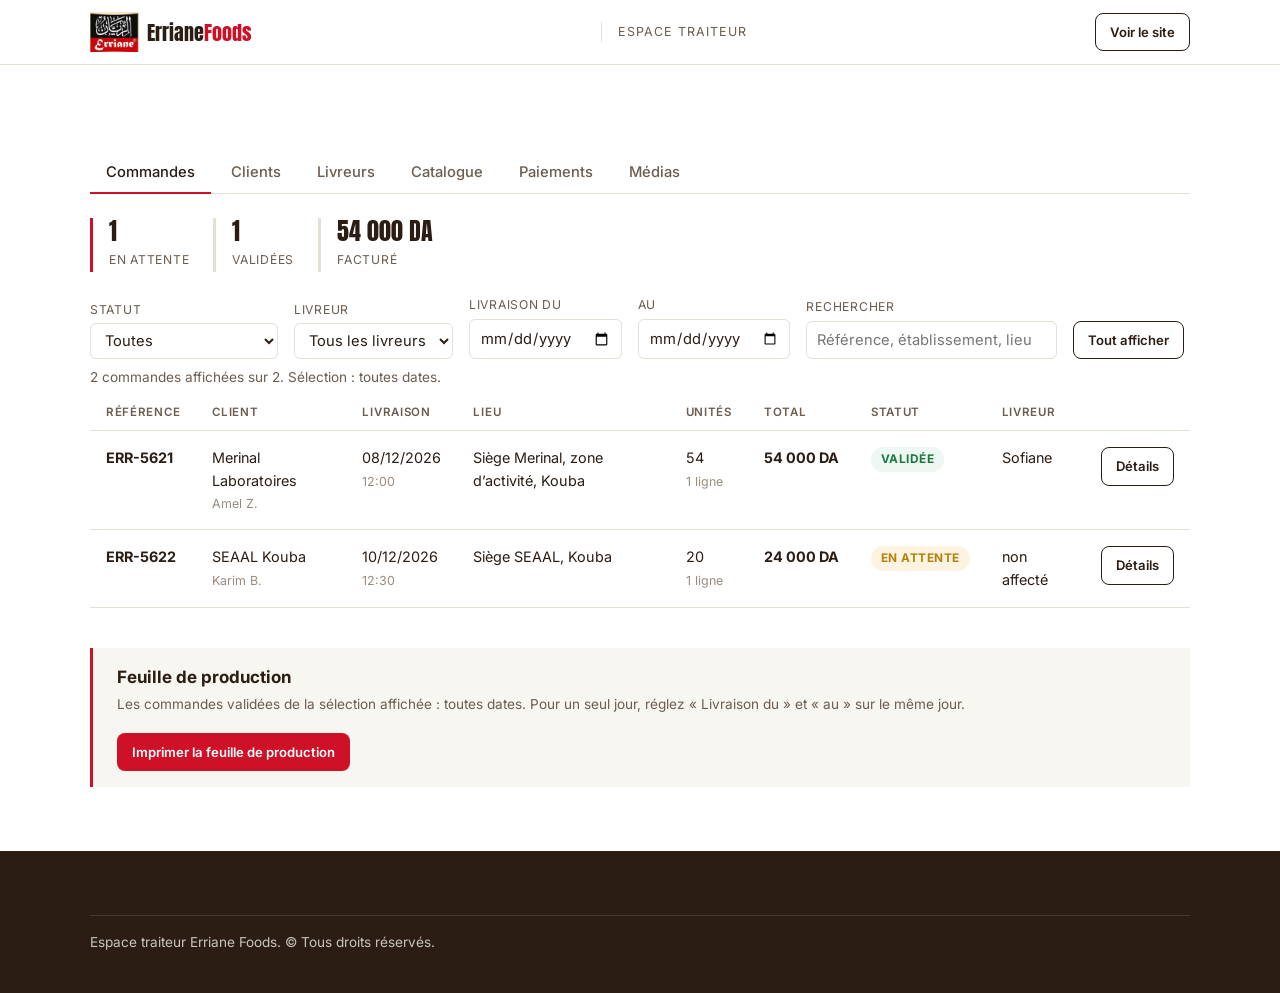
==== commit 1ccae386: "Catalogue à deux côtés, rubriques modifiables, photos avec légendes, prix TTC" ====
--- a/admin/index.html
+++ b/admin/index.html
@@ -187,44 +187,62 @@
     </div>
 
     <!-- ============ CATALOGUE ============
-         Les plats et les coffrets du site, que le traiteur tient lui-même :
-         ajouter, modifier, changer le prix, mettre une photo, monter ou
-         descendre dans la liste, cacher. Ce qu'il change ici s'empile sur le
-         catalogue écrit dans js/data.js et se garde dans son navigateur. -->
+         Deux côtés, comme le site : les coffrets de la page Entreprises et les
+         plats de la page Particuliers. Chacun s'affiche en cartes, dans l'ordre
+         où le client le voit, avec ses rubriques. Ce que le traiteur change ici
+         s'empile sur le catalogue du code et se garde dans son navigateur. -->
     <div class="adm-panneau" id="panneau-catalogue" hidden>
 
       <div class="adm-impression no-print">
         <div>
-          <b>Ce que le traiteur a changé</b>
+          <b>Le catalogue du site</b>
           <span id="cat-resume">Le catalogue du site vient du code. Tout ce que vous
           modifiez ici s'ajoute par-dessus, et se garde dans ce navigateur.</span>
         </div>
         <button type="button" class="bouton bouton--secondaire bouton--petit" onclick="reinitialiserCatalogue()">Revenir au catalogue du site</button>
       </div>
 
-      <h2 class="adm-titre">Ajouter un plat ou un coffret</h2>
-      <div class="adm-filtres">
-        <div>
-          <label for="cat-nom">Nom</label>
+      <h2 class="adm-titre">Côté entreprises</h2>
+      <p class="adm-aide">Les coffrets de la page Entreprises, dans l'ordre où le client les voit.</p>
+      <div class="cat-rubriques" id="cat-rubriques-entreprise"></div>
+      <div class="adm-filtres cat-ajout">
+        <div>
+          <label for="cat-nom">Nom du coffret</label>
           <input type="text" id="cat-nom" placeholder="Coffret VIP viande">
         </div>
         <div>
-          <label for="cat-prix">Prix hors taxes (DA)</label>
+          <label for="cat-prix">Prix (DA)</label>
           <input type="number" id="cat-prix" min="0" step="50" placeholder="Laissez vide pour sur demande">
         </div>
         <div>
           <label for="cat-cat">Rubrique</label>
-          <!-- Les quatre rubriques sont écrites par le script, dans
-               admin-catalogue.js : elles doivent rester les quatre sections de
-               la page Entreprises, sinon le coffret ne s'affiche nulle part. -->
           <select id="cat-cat"></select>
         </div>
-        <button type="button" class="bouton bouton--accent bouton--petit" onclick="ajouterCoffret()">Ajouter</button>
+        <button type="button" class="bouton bouton--accent bouton--petit" onclick="ajouterCoffret()">Ajouter un coffret</button>
       </div>
       <p class="msg-err" id="cat-err">Un nom suffit. Le prix peut rester vide : le coffret passe sur demande.</p>
-
-      <h2 class="adm-titre">Les plats du site</h2>
-      <div id="cat-liste"></div>
+      <div id="cat-cartes-entreprise"></div>
+
+      <h2 class="adm-titre">Côté clients</h2>
+      <p class="adm-aide">Les plats de la page Particuliers, dans l'ordre où ils s'affichent.</p>
+      <div class="cat-rubriques" id="cat-rubriques-plats"></div>
+      <div class="adm-filtres cat-ajout">
+        <div>
+          <label for="plat-nom">Nom du plat</label>
+          <input type="text" id="plat-nom" placeholder="Tajine de poulet">
+        </div>
+        <div>
+          <label for="plat-prix">Prix (DA)</label>
+          <input type="number" id="plat-prix" min="0" step="50" placeholder="900">
+        </div>
+        <div>
+          <label for="plat-cat">Rubrique</label>
+          <select id="plat-cat"></select>
+        </div>
+        <button type="button" class="bouton bouton--accent bouton--petit" onclick="ajouterPlat()">Ajouter un plat</button>
+      </div>
+      <p class="msg-err" id="plat-err">Un nom et un prix suffisent.</p>
+      <div id="cat-cartes-plats"></div>
     </div>
 
     <!-- ============ MEDIAS ============
@@ -301,7 +319,7 @@
       d'encaissement ne réduit pas le solde tant qu'il n'est pas encaissé. Un particulier règle à la livraison, il n'a
       donc pas de solde suivi ici.</p>
 
-      <h2 class="adm-titre">Balance par client (TTC)</h2>
+      <h2 class="adm-titre">Balance par client (DA)</h2>
       <div id="pay-balance"></div>
 
       <h2 class="adm-titre">Historique des versements</h2>
@@ -317,16 +335,17 @@
   </div>
 </footer>
 
-<script src="../js/amorce.js?v=20261109a"></script>
-<script src="../js/data.js?v=20261109a"></script>
-<script src="../js/media.js?v=20261109a"></script>
-<script src="../js/ui.js?v=20261109a"></script>
-<script src="../js/admin.js?v=20261109a"></script>
-<script src="../js/admin-commandes.js?v=20261109a"></script>
-<script src="../js/admin-clients.js?v=20261109a"></script>
-<script src="../js/admin-livreurs.js?v=20261109a"></script>
-<script src="../js/admin-catalogue.js?v=20261109a"></script>
-<script src="../js/admin-paiements.js?v=20261109a"></script>
-<script src="../js/admin-medias.js?v=20261109a"></script>
+<script src="../js/amorce.js?v=20261109f"></script>
+<script src="../js/data.js?v=20261109f"></script>
+<script src="../js/carte.js?v=20261109f"></script>
+<script src="../js/media.js?v=20261109f"></script>
+<script src="../js/ui.js?v=20261109f"></script>
+<script src="../js/admin.js?v=20261109f"></script>
+<script src="../js/admin-commandes.js?v=20261109f"></script>
+<script src="../js/admin-clients.js?v=20261109f"></script>
+<script src="../js/admin-livreurs.js?v=20261109f"></script>
+<script src="../js/admin-catalogue.js?v=20261109f"></script>
+<script src="../js/admin-paiements.js?v=20261109f"></script>
+<script src="../js/admin-medias.js?v=20261109f"></script>
 </body>
 </html>
--- a/css/boutique.css
+++ b/css/boutique.css
@@ -460,6 +460,19 @@
 .pres__album--seule .pres__fleche,
 .pres__album--seule .pres__points,
 .pres__album--seule .pres__compteur { display: none; }
+/* La légende écrite par le traiteur, posée sur le bas de la photo. */
+.pres__legende {
+  position: absolute;
+  left: 0;
+  right: 0;
+  bottom: 0;
+  margin: 0;
+  padding: 18px 14px 10px;
+  color: #fff;
+  font-size: .86rem;
+  line-height: 1.35;
+  background: linear-gradient(transparent, rgba(0, 0, 0, .68));
+}
 .pres__compteur {
   position: absolute;
   top: var(--espace-2);
--- a/css/admin.css
+++ b/css/admin.css
@@ -752,3 +752,50 @@
 .adm-solde-bande span { font-size: .92rem; }
 .adm-solde-bande--du { background: #FDECEC; border-color: #E4B4B4; color: #8B1A1A; }
 .adm-solde-bande--ok { background: #EAF6EE; border-color: #B9DCC7; color: #1A7A44; }
+
+/* ---------- Le catalogue en cartes (9 novembre 2026) ----------
+   Deux côtés, deux grilles. La carte reprend celle du site : une photo, un nom,
+   une rubrique, un prix, et les gestes du traiteur dessous. */
+.cat-rubriques { display: flex; flex-direction: column; gap: 6px; margin: 8px 0 14px; max-width: 540px; }
+.cat-rubrique {
+  display: grid; grid-template-columns: 1fr auto; align-items: center;
+  gap: 8px; padding: 4px 8px;
+  background: var(--couleur-fond-2); border: 1px solid var(--couleur-bordure);
+  border-radius: var(--rayon);
+}
+.cat-rubrique input {
+  width: 100%; min-width: 0; padding: 2px 0; border: 0;
+  background: transparent; font: inherit; color: inherit;
+}
+.cat-rubrique--ajout { border-style: dashed; background: transparent; }
+.cat-sous-titre {
+  font-family: var(--police-titres); font-size: 1.05rem; letter-spacing: .03em;
+  text-transform: uppercase; margin: 22px 0 10px;
+}
+.cat-grille {
+  display: grid; grid-template-columns: repeat(auto-fill, minmax(200px, 1fr));
+  gap: var(--espace-3);
+}
+.cat-carte {
+  display: flex; flex-direction: column; background: #fff;
+  border: 1px solid var(--couleur-bordure); border-radius: var(--rayon-carte);
+  overflow: hidden;
+}
+.cat-carte--cache { opacity: .55; }
+.cat-carte__vue { aspect-ratio: 4 / 3; background: var(--couleur-fond-2); }
+.cat-carte__vue img { display: block; width: 100%; height: 100%; object-fit: cover; }
+.cat-carte__vide {
+  display: flex; align-items: center; justify-content: center; height: 100%;
+  color: var(--couleur-texte-3); font-size: .82rem;
+}
+.cat-carte__corps { display: flex; flex-direction: column; gap: 3px; padding: 10px 12px 12px; }
+.cat-carte__prix { font-weight: 700; }
+.cat-carte__demande { font-weight: 400; color: var(--couleur-alerte); }
+.cat-carte__actes { display: flex; flex-wrap: wrap; gap: 4px; margin-top: 8px; }
+.cat-vue { grid-template-columns: 74px 1fr auto; }
+.cat-vue__champs { display: flex; flex-direction: column; gap: 6px; }
+.cat-vue__champs input,
+.cat-vue__champs select {
+  width: 100%; padding: 7px 9px; border: 1px solid var(--couleur-bordure);
+  border-radius: var(--rayon); font: inherit;
+}
